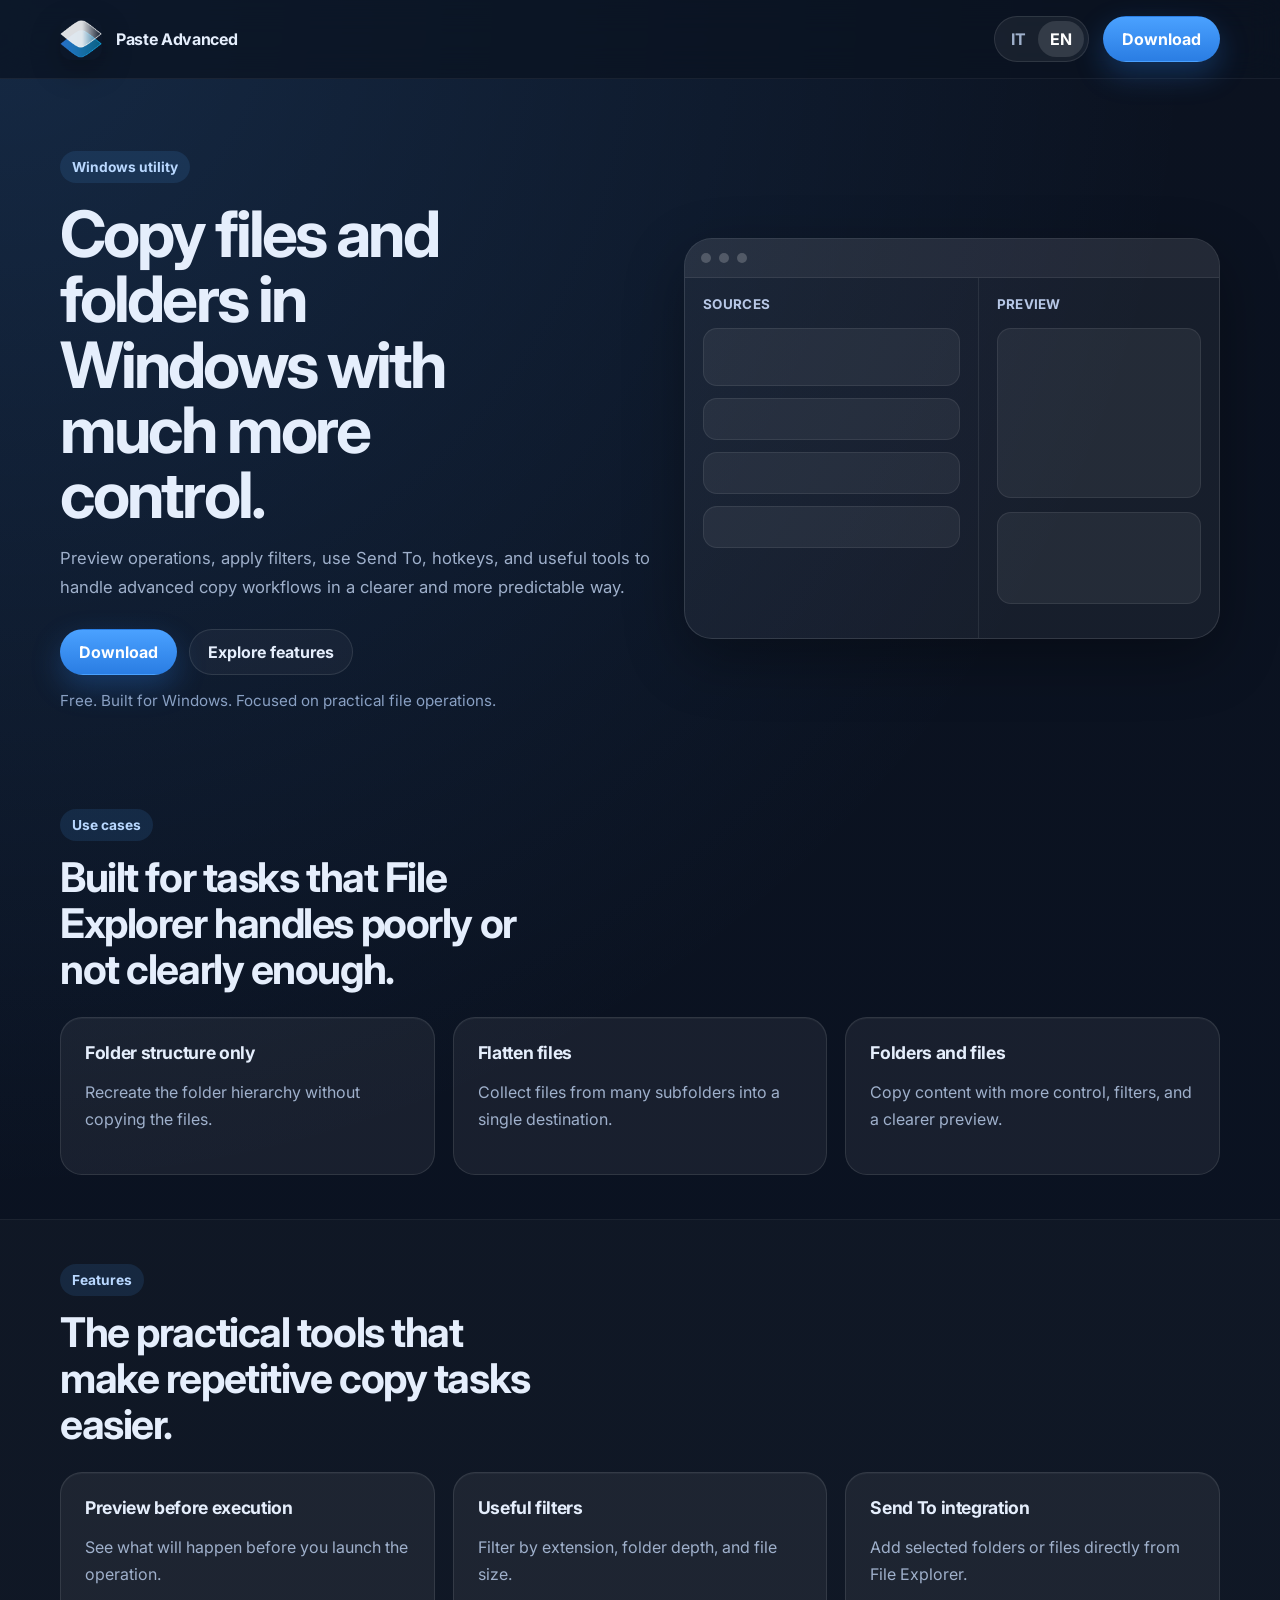
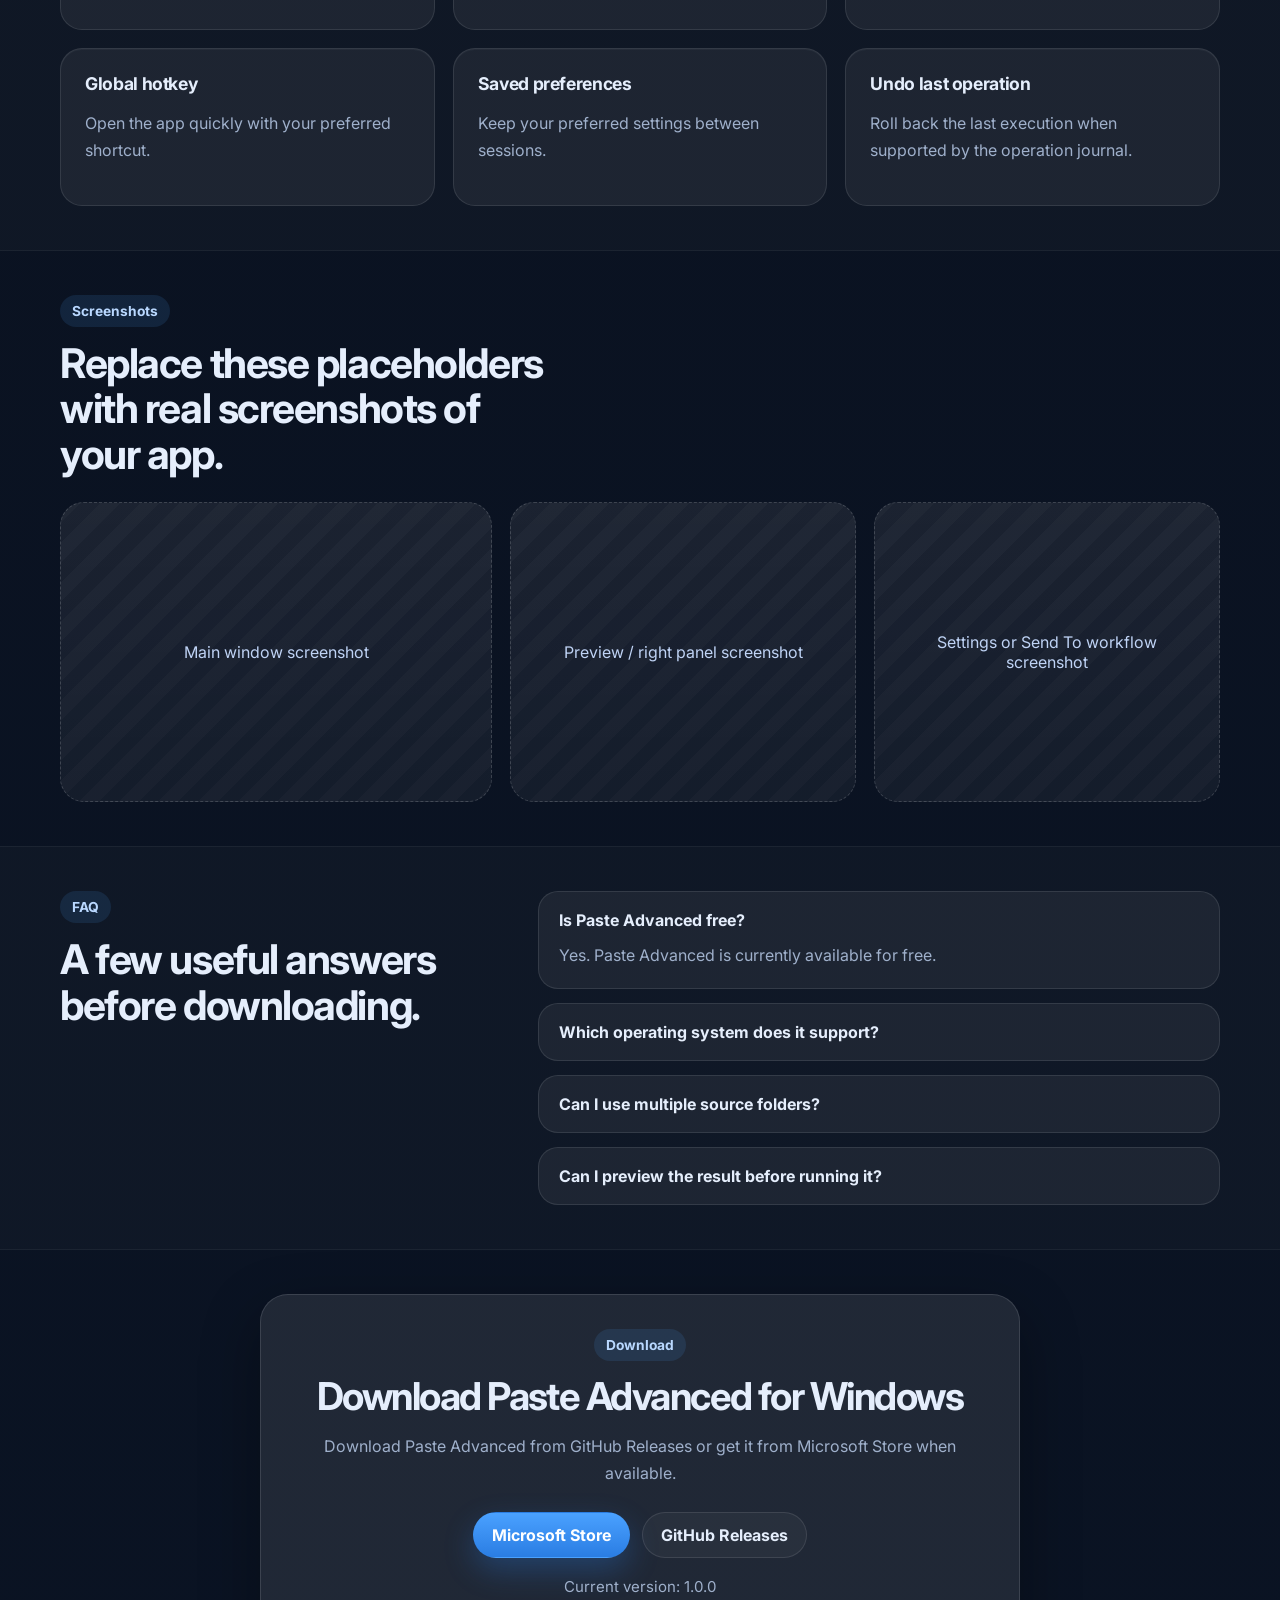
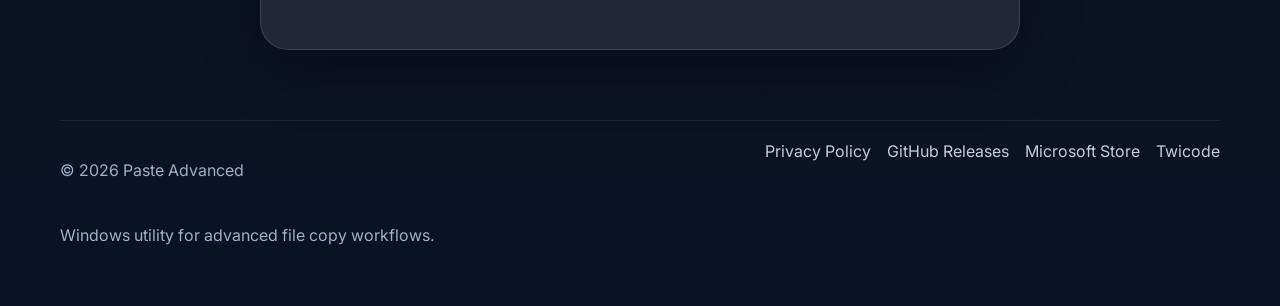
==== index.html @ 46dff537 "Update index.html" ====
<!DOCTYPE html>
<html lang="en">
<head>
  <meta charset="UTF-8" />
  <meta name="viewport" content="width=device-width, initial-scale=1.0" />
  <title>Paste Advanced | Windows file copy utility</title>
  <meta name="description" content="Paste Advanced is a Windows utility for copying folder structures, collecting files, previewing operations, and managing advanced paste workflows with more control." />
  <meta name="theme-color" content="#0f172a" />
  <link rel="preconnect" href="https://fonts.googleapis.com">
  <link rel="preconnect" href="https://fonts.gstatic.com" crossorigin>
  <link href="https://fonts.googleapis.com/css2?family=Inter:wght@400;500;600;700;800&display=swap" rel="stylesheet">
  <link rel="stylesheet" href="styles.css" />
</head>
<body>
  <header class="site-header">
    <div class="container nav">
      <a class="brand" href="#top" aria-label="Paste Advanced home">
        <img src="assets/logo.png" alt="Paste Advanced logo" class="brand-logo" />
        <span class="brand-name">Paste Advanced</span>
      </a>

      <div class="nav-actions">
        <div class="lang-switch" aria-label="Language switcher">
          <button id="lang-it" class="lang-btn" type="button">IT</button>
          <button id="lang-en" class="lang-btn active" type="button">EN</button>
        </div>
        <a class="button button-primary" href="#download" data-i18n="nav_download">Download</a>
      </div>
    </div>
  </header>

  <main id="top">
    <section class="hero">
      <div class="container hero-grid">
        <div class="hero-copy">
          <span class="eyebrow" data-i18n="hero_eyebrow">Windows utility</span>
          <h1 data-i18n="hero_title">Copy files and folders in Windows with much more control.</h1>
          <p class="hero-text" data-i18n="hero_text">
            Preview operations, apply filters, use Send To, hotkeys, and useful tools to handle advanced copy workflows in a clearer and more predictable way.
          </p>
          <div class="hero-actions">
            <a class="button button-primary" href="#download" data-i18n="hero_cta_primary">Download</a>
            <a class="button button-secondary" href="#features" data-i18n="hero_cta_secondary">Explore features</a>
          </div>
          <p class="hero-note" data-i18n="hero_note">Free. Built for Windows. Focused on practical file operations.</p>
        </div>

        <div class="hero-card">
          <div class="mock-window">
            <div class="mock-topbar">
              <span></span><span></span><span></span>
            </div>
            <div class="mock-body">
              <div class="mock-column mock-left">
                <div class="mock-title" data-i18n="mock_sources">Sources</div>
                <div class="mock-row wide"></div>
                <div class="mock-row"></div>
                <div class="mock-row"></div>
                <div class="mock-row"></div>
              </div>
              <div class="mock-column mock-right">
                <div class="mock-title" data-i18n="mock_preview">Preview</div>
                <div class="mock-panel"></div>
                <div class="mock-panel small"></div>
              </div>
            </div>
          </div>
        </div>
      </div>
    </section>

    <section class="section">
      <div class="container">
        <div class="section-heading">
          <span class="section-label" data-i18n="usecases_label">Use cases</span>
          <h2 data-i18n="usecases_title">Built for tasks that File Explorer handles poorly or not clearly enough.</h2>
        </div>

        <div class="cards three">
          <article class="card">
            <h3 data-i18n="usecase1_title">Folder structure only</h3>
            <p data-i18n="usecase1_text">Recreate the folder hierarchy without copying the files.</p>
          </article>

          <article class="card">
            <h3 data-i18n="usecase2_title">Flatten files</h3>
            <p data-i18n="usecase2_text">Collect files from many subfolders into a single destination.</p>
          </article>

          <article class="card">
            <h3 data-i18n="usecase3_title">Folders and files</h3>
            <p data-i18n="usecase3_text">Copy content with more control, filters, and a clearer preview.</p>
          </article>
        </div>
      </div>
    </section>

    <section class="section alt" id="features">
      <div class="container">
        <div class="section-heading">
          <span class="section-label" data-i18n="features_label">Features</span>
          <h2 data-i18n="features_title">The practical tools that make repetitive copy tasks easier.</h2>
        </div>

        <div class="cards three">
          <article class="card feature-card">
            <h3 data-i18n="feature1_title">Preview before execution</h3>
            <p data-i18n="feature1_text">See what will happen before you launch the operation.</p>
          </article>

          <article class="card feature-card">
            <h3 data-i18n="feature2_title">Useful filters</h3>
            <p data-i18n="feature2_text">Filter by extension, folder depth, and file size.</p>
          </article>

          <article class="card feature-card">
            <h3 data-i18n="feature3_title">Send To integration</h3>
            <p data-i18n="feature3_text">Add selected folders or files directly from File Explorer.</p>
          </article>

          <article class="card feature-card">
            <h3 data-i18n="feature4_title">Global hotkey</h3>
            <p data-i18n="feature4_text">Open the app quickly with your preferred shortcut.</p>
          </article>

          <article class="card feature-card">
            <h3 data-i18n="feature5_title">Saved preferences</h3>
            <p data-i18n="feature5_text">Keep your preferred settings between sessions.</p>
          </article>

          <article class="card feature-card">
            <h3 data-i18n="feature6_title">Undo last operation</h3>
            <p data-i18n="feature6_text">Roll back the last execution when supported by the operation journal.</p>
          </article>
        </div>
      </div>
    </section>

    <section class="section" id="screenshots">
      <div class="container">
        <div class="section-heading">
          <span class="section-label" data-i18n="screens_label">Screenshots</span>
          <h2 data-i18n="screens_title">Replace these placeholders with real screenshots of your app.</h2>
        </div>

        <div class="screenshots-grid">
          <div class="shot shot-large">
            <span data-i18n="shot1">Main window screenshot</span>
          </div>
          <div class="shot">
            <span data-i18n="shot2">Preview / right panel screenshot</span>
          </div>
          <div class="shot">
            <span data-i18n="shot3">Settings or Send To workflow screenshot</span>
          </div>
        </div>
      </div>
    </section>

    <section class="section alt" id="faq">
      <div class="container faq-layout">
        <div class="section-heading left">
          <span class="section-label" data-i18n="faq_label">FAQ</span>
          <h2 data-i18n="faq_title">A few useful answers before downloading.</h2>
        </div>

        <div class="faq-list">
          <details class="faq-item" open>
            <summary data-i18n="faq1_q">Is Paste Advanced free?</summary>
            <p data-i18n="faq1_a">Yes. Paste Advanced is currently available for free.</p>
          </details>

          <details class="faq-item">
            <summary data-i18n="faq2_q">Which operating system does it support?</summary>
            <p data-i18n="faq2_a">It is currently designed for Windows.</p>
          </details>

          <details class="faq-item">
            <summary data-i18n="faq3_q">Can I use multiple source folders?</summary>
            <p data-i18n="faq3_a">Yes. You can work with multiple sources and control what will be copied more clearly.</p>
          </details>

          <details class="faq-item">
            <summary data-i18n="faq4_q">Can I preview the result before running it?</summary>
            <p data-i18n="faq4_a">Yes. The preview shows operations, skipped items, and other useful details before execution.</p>
          </details>
        </div>
      </div>
    </section>

    <section class="section" id="download">
      <div class="container download-card-wrap">
        <div class="download-card">
          <span class="section-label" data-i18n="download_label">Download</span>
          <h2 data-i18n="download_title">Download Paste Advanced for Windows</h2>
          <p data-i18n="download_text">Download Paste Advanced from GitHub Releases or get it from Microsoft Store when available.</p>
            <div class="download-actions">
              <a class="button button-primary" href="https://apps.microsoft.com/detail/9p23mjmxg52p" target="_blank" rel="noopener noreferrer" data-i18n="download_store">Microsoft Store</a>
              <a class="button button-secondary" href="https://github.com/Twicode/paste-advanced/releases/latest" target="_blank" rel="noopener noreferrer" data-i18n="download_github">GitHub Releases</a>
            </div>
          <p class="download-note" data-i18n="download_note">Current version: 1.0.0</p>
        </div>
      </div>
    </section>
  </main>

  <footer class="site-footer">
    <div class="container footer-inner">
      <div class="footer-main">
        <p>© <span id="year"></span> Paste Advanced</p>
        <p data-i18n="footer_text">Windows utility for advanced file copy workflows.</p>
      </div>
      
      <nav class="footer-links" aria-label="External links">
        <a id="footer-privacy-link" href="/paste-advanced/privacy/" data-i18n="footer_privacy">Privacy Policy</a>
        <a href="https://github.com/Twicode/paste-advanced/releases/latest" target="_blank" rel="noopener noreferrer" data-i18n="footer_github">GitHub Releases</a>
        <a href="https://apps.microsoft.com/detail/9p23mjmxg52p" target="_blank" rel="noopener noreferrer" data-i18n="footer_store">Microsoft Store</a>
        <a href="https://twicode.github.io/" target="_blank" rel="noopener noreferrer" data-i18n="footer_twicode">Twicode</a>
      </nav>
    </div>
  </footer>

  <script src="script.js"></script>
</body>
</html>
---- styles.css ----
:root {
  --bg: #0b1220;
  --bg-soft: #101a2d;
  --card: rgba(255, 255, 255, 0.06);
  --card-strong: rgba(255, 255, 255, 0.09);
  --border: rgba(255, 255, 255, 0.1);
  --text: #e5eefc;
  --muted: #9fb0cb;
  --primary: #4aa1ff;
  --primary-strong: #2a7de3;
  --white: #ffffff;
  --shadow: 0 20px 60px rgba(0, 0, 0, 0.32);
  --radius: 22px;
  --container: 1160px;
}

* {
  box-sizing: border-box;
}

html {
  scroll-behavior: smooth;
}

body {
  margin: 0;
  font-family: "Inter", system-ui, -apple-system, BlinkMacSystemFont, "Segoe UI", sans-serif;
  background:
    radial-gradient(circle at top left, rgba(74, 161, 255, 0.16), transparent 32%),
    linear-gradient(180deg, #0b1220 0%, #0a1323 100%);
  color: var(--text);
}

a {
  color: inherit;
  text-decoration: none;
}

img {
  display: block;
  max-width: 100%;
}

.container {
  width: min(calc(100% - 40px), var(--container));
  margin: 0 auto;
}

.site-header {
  position: sticky;
  top: 0;
  z-index: 20;
  backdrop-filter: blur(16px);
  background: rgba(11, 18, 32, 0.72);
  border-bottom: 1px solid rgba(255, 255, 255, 0.06);
}

.nav {
  display: flex;
  align-items: center;
  justify-content: space-between;
  min-height: 78px;
  gap: 18px;
}

.brand {
  display: inline-flex;
  align-items: center;
  gap: 14px;
}

.brand-logo {
  width: 42px;
  height: 42px;
  border-radius: 12px;
  box-shadow: 0 10px 30px rgba(0, 0, 0, 0.25);
}

.brand-name {
  font-size: 1rem;
  font-weight: 700;
  letter-spacing: -0.02em;
}

.nav-actions {
  display: flex;
  align-items: center;
  gap: 14px;
}

.lang-switch {
  display: inline-flex;
  padding: 4px;
  border-radius: 999px;
  background: rgba(255, 255, 255, 0.06);
  border: 1px solid var(--border);
}

.lang-btn {
  border: 0;
  background: transparent;
  color: var(--muted);
  padding: 8px 12px;
  border-radius: 999px;
  font: inherit;
  font-weight: 700;
  cursor: pointer;
}

.lang-btn.active {
  background: rgba(255, 255, 255, 0.12);
  color: var(--white);
}

.button {
  display: inline-flex;
  align-items: center;
  justify-content: center;
  min-height: 46px;
  padding: 0 18px;
  border-radius: 999px;
  font-weight: 700;
  transition: transform 0.18s ease, background 0.18s ease, border-color 0.18s ease;
  border: 1px solid transparent;
}

.button:hover {
  transform: translateY(-1px);
}

.button-primary {
  background: linear-gradient(180deg, var(--primary), var(--primary-strong));
  color: var(--white);
  box-shadow: 0 12px 30px rgba(42, 125, 227, 0.3);
}

.button-secondary {
  background: rgba(255, 255, 255, 0.04);
  border-color: var(--border);
  color: var(--text);
}

.hero {
  padding: 72px 0 40px;
}

.hero-grid {
  display: grid;
  grid-template-columns: 1.05fr 0.95fr;
  gap: 32px;
  align-items: center;
}

.eyebrow,
.section-label {
  display: inline-block;
  padding: 8px 12px;
  border-radius: 999px;
  background: rgba(74, 161, 255, 0.12);
  color: #b9d8ff;
  font-size: 0.86rem;
  font-weight: 700;
}

.hero h1 {
  margin: 18px 0 16px;
  font-size: clamp(2.2rem, 5vw, 4.4rem);
  line-height: 1.02;
  letter-spacing: -0.045em;
  max-width: 11ch;
}

.hero-text,
.card p,
.faq-item p,
.download-card p,
.footer-inner p {
  color: var(--muted);
  line-height: 1.72;
}

.hero-text {
  max-width: 60ch;
  font-size: 1.04rem;
}

.hero-actions {
  display: flex;
  flex-wrap: wrap;
  gap: 12px;
  margin-top: 28px;
}

.hero-note {
  margin-top: 16px;
  color: #89a0c3;
  font-size: 0.95rem;
}

.hero-card {
  display: flex;
  justify-content: flex-end;
}

.mock-window {
  width: min(100%, 540px);
  border-radius: 28px;
  overflow: hidden;
  background: rgba(255, 255, 255, 0.05);
  border: 1px solid rgba(255, 255, 255, 0.12);
  box-shadow: var(--shadow);
}

.mock-topbar {
  display: flex;
  gap: 8px;
  padding: 14px 16px;
  background: rgba(255, 255, 255, 0.05);
  border-bottom: 1px solid rgba(255, 255, 255, 0.08);
}

.mock-topbar span {
  width: 10px;
  height: 10px;
  border-radius: 50%;
  background: rgba(255, 255, 255, 0.2);
}

.mock-body {
  display: grid;
  grid-template-columns: 1.1fr 0.9fr;
  min-height: 360px;
}

.mock-column {
  padding: 18px;
}

.mock-left {
  border-right: 1px solid rgba(255, 255, 255, 0.08);
}

.mock-title {
  font-size: 0.84rem;
  color: #b7c7e6;
  margin-bottom: 16px;
  font-weight: 700;
  letter-spacing: 0.02em;
  text-transform: uppercase;
}

.mock-row,
.mock-panel {
  border-radius: 14px;
  background: rgba(255, 255, 255, 0.06);
  border: 1px solid rgba(255, 255, 255, 0.08);
}

.mock-row {
  height: 42px;
  margin-bottom: 12px;
}

.mock-row.wide {
  height: 58px;
}

.mock-panel {
  height: 170px;
  margin-bottom: 14px;
}

.mock-panel.small {
  height: 92px;
}

.section {
  padding: 44px 0;
}

.section.alt {
  background: rgba(255, 255, 255, 0.02);
  border-top: 1px solid rgba(255, 255, 255, 0.05);
  border-bottom: 1px solid rgba(255, 255, 255, 0.05);
}

.section-heading {
  margin-bottom: 24px;
}

.section-heading h2 {
  margin: 14px 0 0;
  font-size: clamp(1.7rem, 3.2vw, 2.6rem);
  line-height: 1.12;
  letter-spacing: -0.035em;
  max-width: 18ch;
}

.section-heading.left h2 {
  max-width: 16ch;
}

.cards {
  display: grid;
  gap: 18px;
}

.cards.three {
  grid-template-columns: repeat(3, minmax(0, 1fr));
}

.card {
  padding: 24px;
  border-radius: var(--radius);
  background: var(--card);
  border: 1px solid var(--border);
  box-shadow: inset 0 1px 0 rgba(255,255,255,0.04);
}

.card h3 {
  margin: 0 0 10px;
  font-size: 1.1rem;
  letter-spacing: -0.02em;
}

.screenshots-grid {
  display: grid;
  grid-template-columns: 1.25fr 1fr 1fr;
  gap: 18px;
}

.shot {
  min-height: 230px;
  border-radius: 24px;
  background:
    linear-gradient(180deg, rgba(255,255,255,0.06), rgba(255,255,255,0.03)),
    repeating-linear-gradient(
      135deg,
      rgba(255,255,255,0.03),
      rgba(255,255,255,0.03) 14px,
      rgba(255,255,255,0.01) 14px,
      rgba(255,255,255,0.01) 28px
    );
  border: 1px dashed rgba(255, 255, 255, 0.16);
  display: flex;
  align-items: center;
  justify-content: center;
  text-align: center;
  padding: 20px;
  color: #bfd3f5;
}

.shot-large {
  min-height: 300px;
}

.faq-layout {
  display: grid;
  grid-template-columns: 0.8fr 1.2fr;
  gap: 24px;
  align-items: start;
}

.faq-list {
  display: grid;
  gap: 14px;
}

.faq-item {
  padding: 18px 20px;
  border-radius: 20px;
  background: var(--card);
  border: 1px solid var(--border);
}

.faq-item summary {
  cursor: pointer;
  font-weight: 700;
  list-style: none;
}

.faq-item summary::-webkit-details-marker {
  display: none;
}

.faq-item p {
  margin: 12px 0 0;
}

.download-card-wrap {
  display: flex;
  justify-content: center;
}

.download-card {
  width: min(100%, 760px);
  text-align: center;
  padding: 34px;
  border-radius: 28px;
  background: var(--card-strong);
  border: 1px solid rgba(255, 255, 255, 0.12);
  box-shadow: var(--shadow);
}

.download-card h2 {
  margin: 14px 0 12px;
  font-size: clamp(1.8rem, 3vw, 2.8rem);
  line-height: 1.1;
  letter-spacing: -0.04em;
}

.download-actions {
  display: flex;
  justify-content: center;
  flex-wrap: wrap;
  gap: 12px;
  margin-top: 24px;
}

.download-note {
  margin-top: 16px;
  font-size: 0.94rem;
}

.site-footer {
  padding: 26px 0 40px;
}

.footer-inner {
  display: flex;
  justify-content: space-between;
  align-items: flex-start;
  gap: 24px;
  flex-wrap: wrap;
  border-top: 1px solid rgba(255, 255, 255, 0.08);
  padding-top: 20px;
}

.footer-main {
  display: flex;
  flex-direction: column;
  gap: 6px;
}

.footer-links {
  display: flex;
  gap: 16px;
  flex-wrap: wrap;
}

.footer-links a {
  color: inherit;
  text-decoration: none;
  opacity: 0.85;
}

.footer-links a:hover {
  text-decoration: underline;
  opacity: 1;
}

@media (max-width: 980px) {
  .hero-grid,
  .faq-layout,
  .cards.three,
  .screenshots-grid {
    grid-template-columns: 1fr;
  }

  .hero h1,
  .section-heading h2 {
    max-width: none;
  }

  .hero-card {
    justify-content: stretch;
  }
}

@media (max-width: 640px) {
  .container {
    width: min(calc(100% - 28px), var(--container));
  }

  .nav {
    min-height: 72px;
  }

  .brand-name {
    display: none;
  }

  .nav-actions {
    gap: 10px;
  }

  .button {
    min-height: 44px;
    padding: 0 15px;
  }

  .hero {
    padding-top: 44px;
  }

  .download-card {
    padding: 26px 18px;
  }

  .footer-inner {
    flex-direction: column;
  }

  .footer-links {
    flex-direction: column;
    gap: 10px;
  }
}
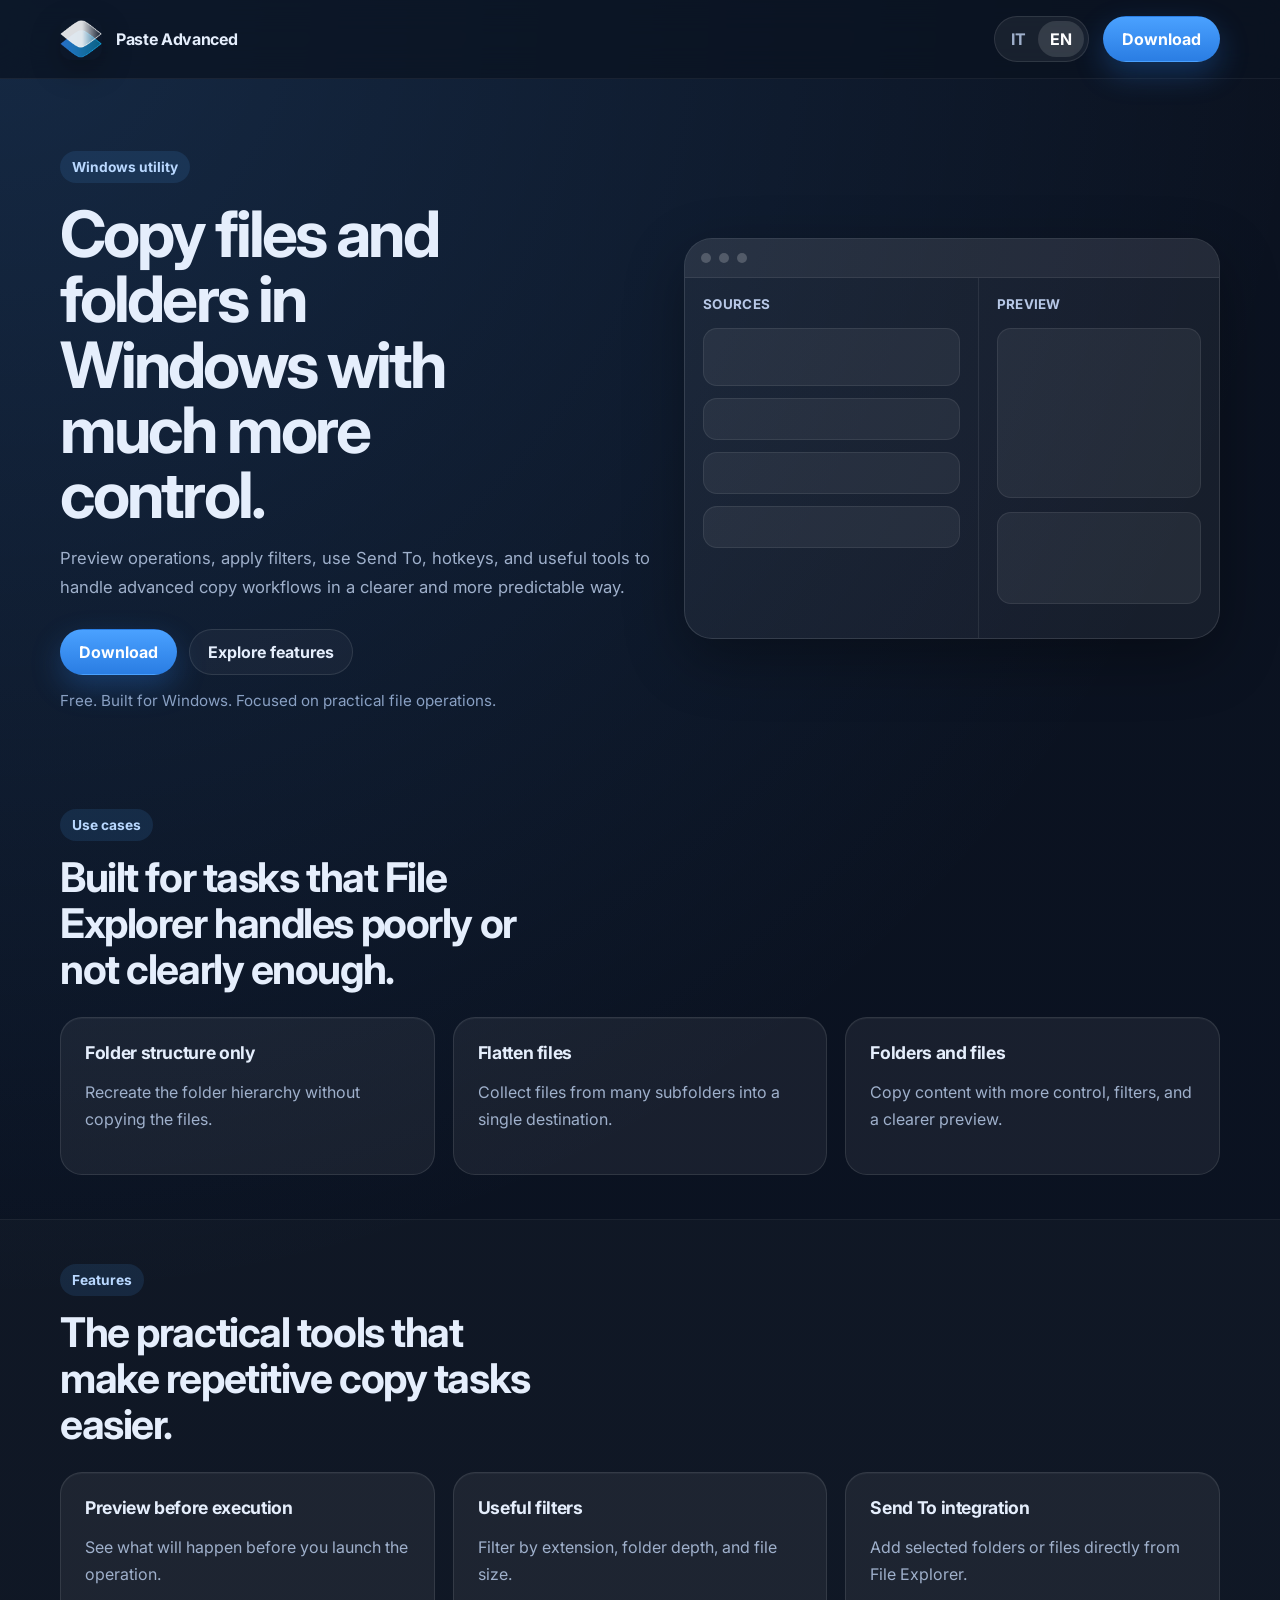
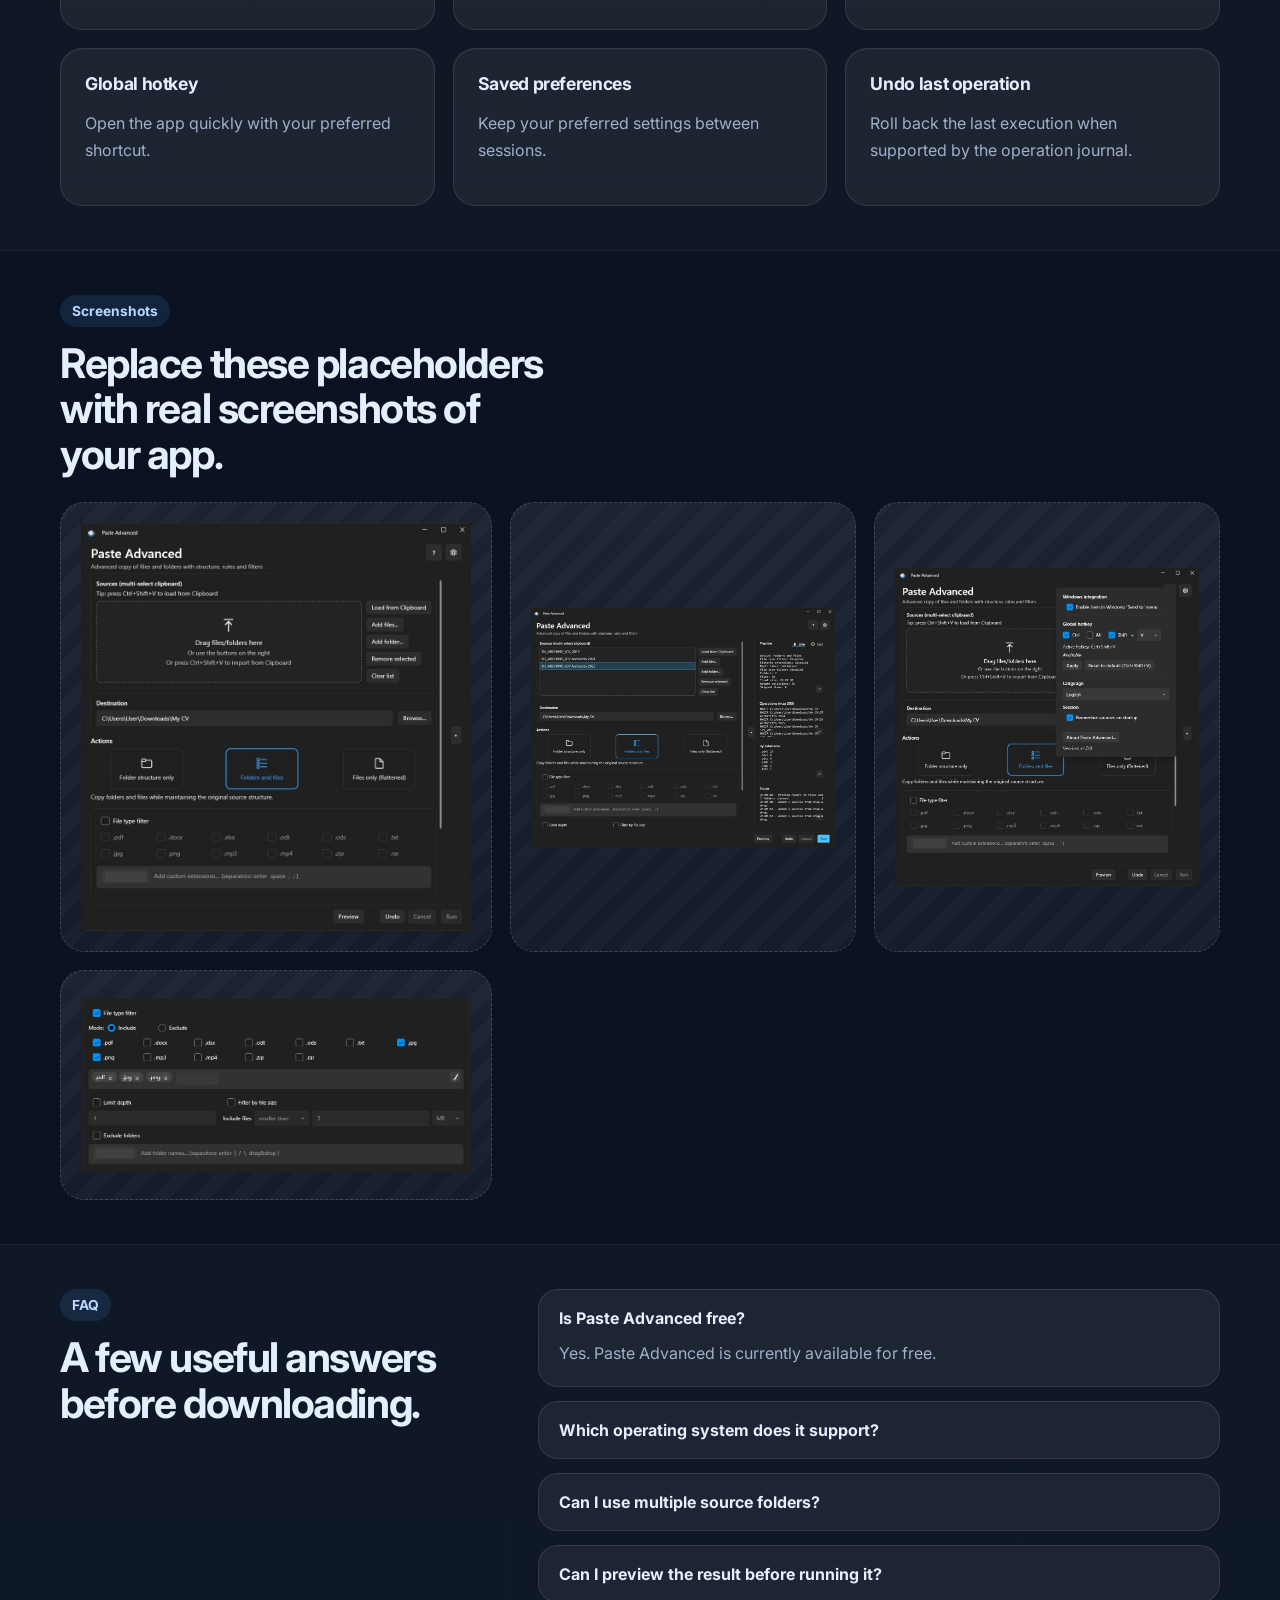
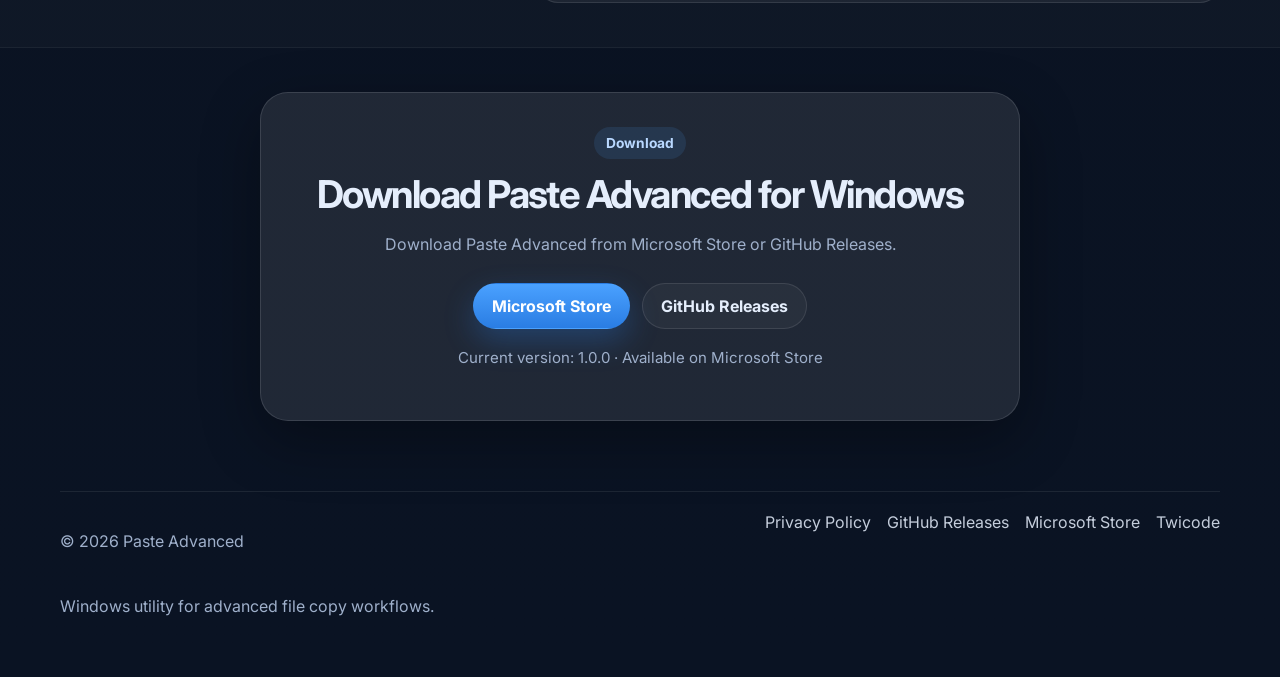
==== commit 8444617b: "Update index.html" ====
--- a/index.html
+++ b/index.html
@@ -142,16 +142,20 @@
           <span class="section-label" data-i18n="screens_label">Screenshots</span>
           <h2 data-i18n="screens_title">Replace these placeholders with real screenshots of your app.</h2>
         </div>
-
-        <div class="screenshots-grid">
-          <div class="shot shot-large">
-            <span data-i18n="shot1">Main window screenshot</span>
-          </div>
-          <div class="shot">
-            <span data-i18n="shot2">Preview / right panel screenshot</span>
-          </div>
-          <div class="shot">
-            <span data-i18n="shot3">Settings or Send To workflow screenshot</span>
+          
+          <div class="screenshots-grid">
+            <div class="shot shot-large screenshot-card">
+              <img id="shot-1" src="assets/screens/en/01-main.png" alt="Paste Advanced main window" class="screenshot-img">
+            </div>
+            <div class="shot screenshot-card">
+              <img id="shot-2" src="assets/screens/en/03-live-preview.png" alt="Paste Advanced live preview" class="screenshot-img">
+            </div>
+            <div class="shot screenshot-card">
+              <img id="shot-3" src="assets/screens/en/02-settings.png" alt="Paste Advanced settings panel" class="screenshot-img">
+            </div>
+            <div class="shot screenshot-card">
+              <img id="shot-4" src="assets/screens/en/04-filters.png" alt="Paste Advanced filters" class="screenshot-img">
+            </div>
           </div>
         </div>
       </div>
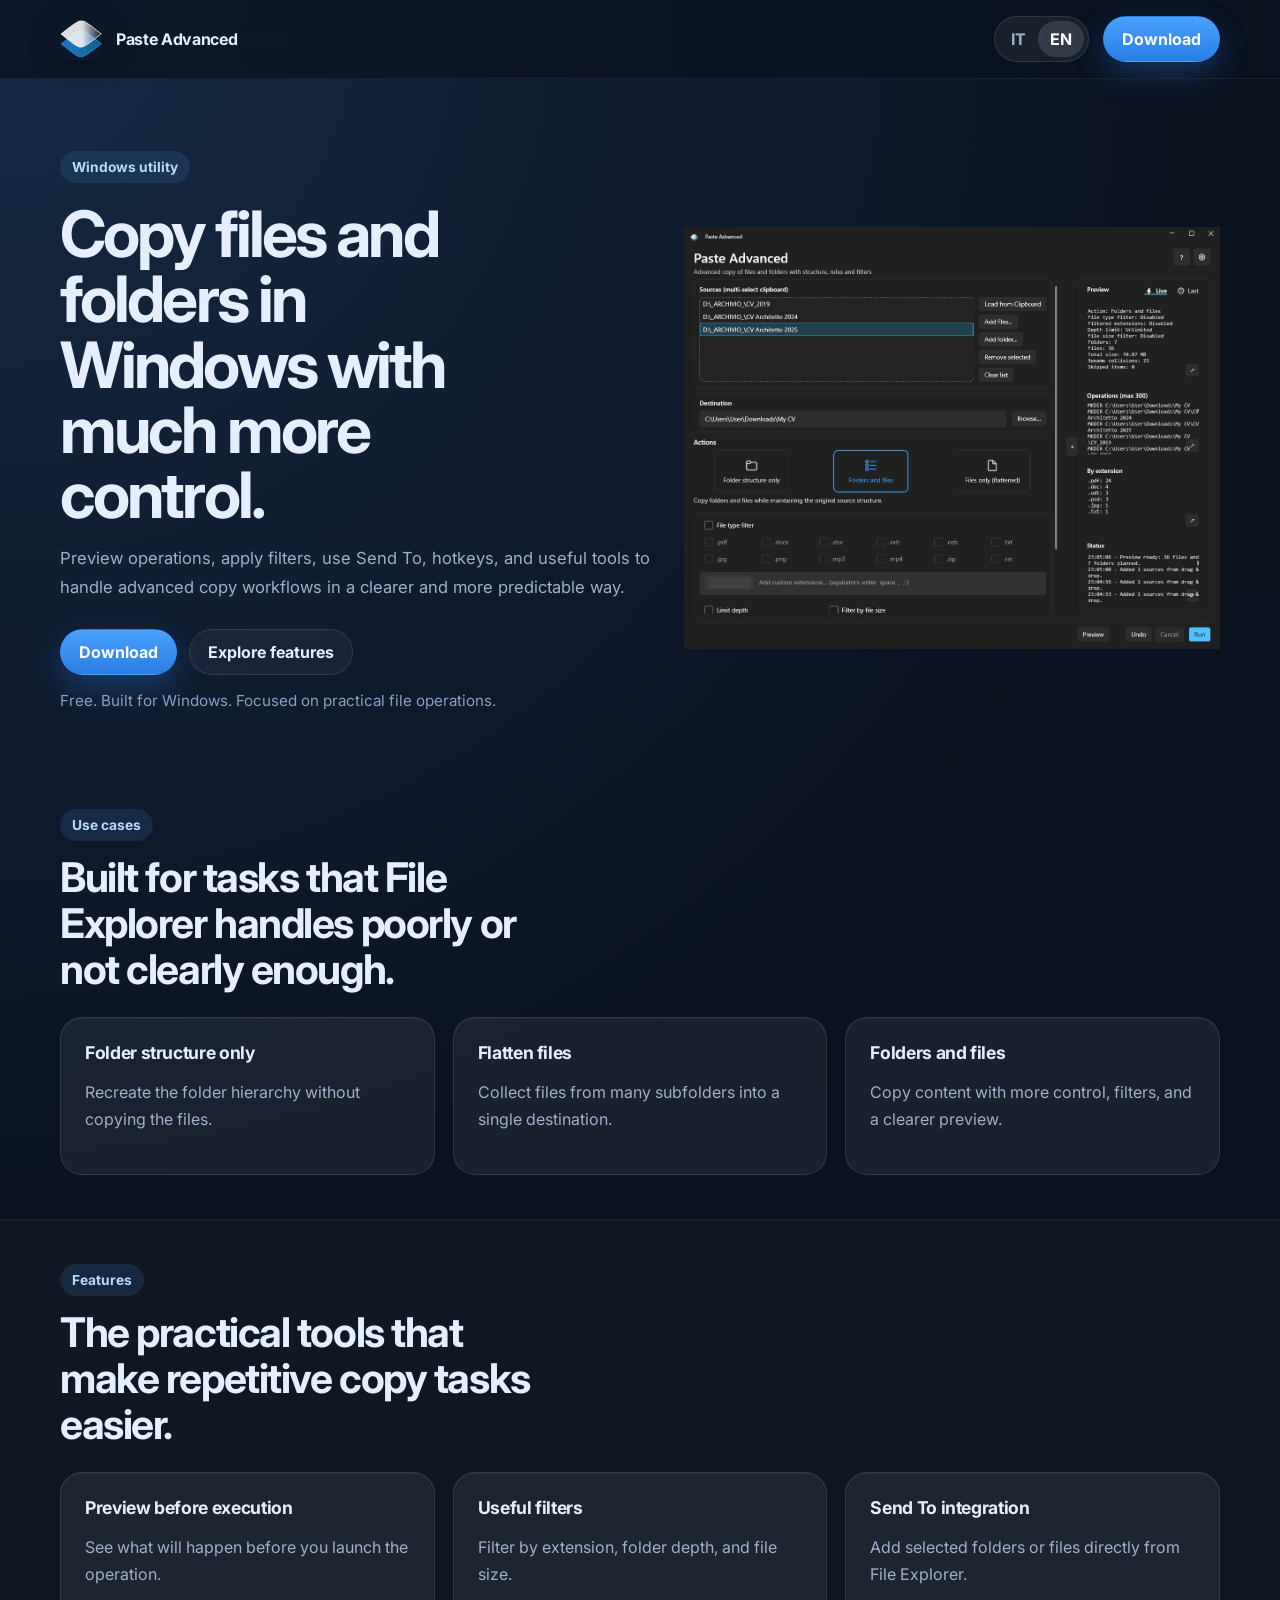
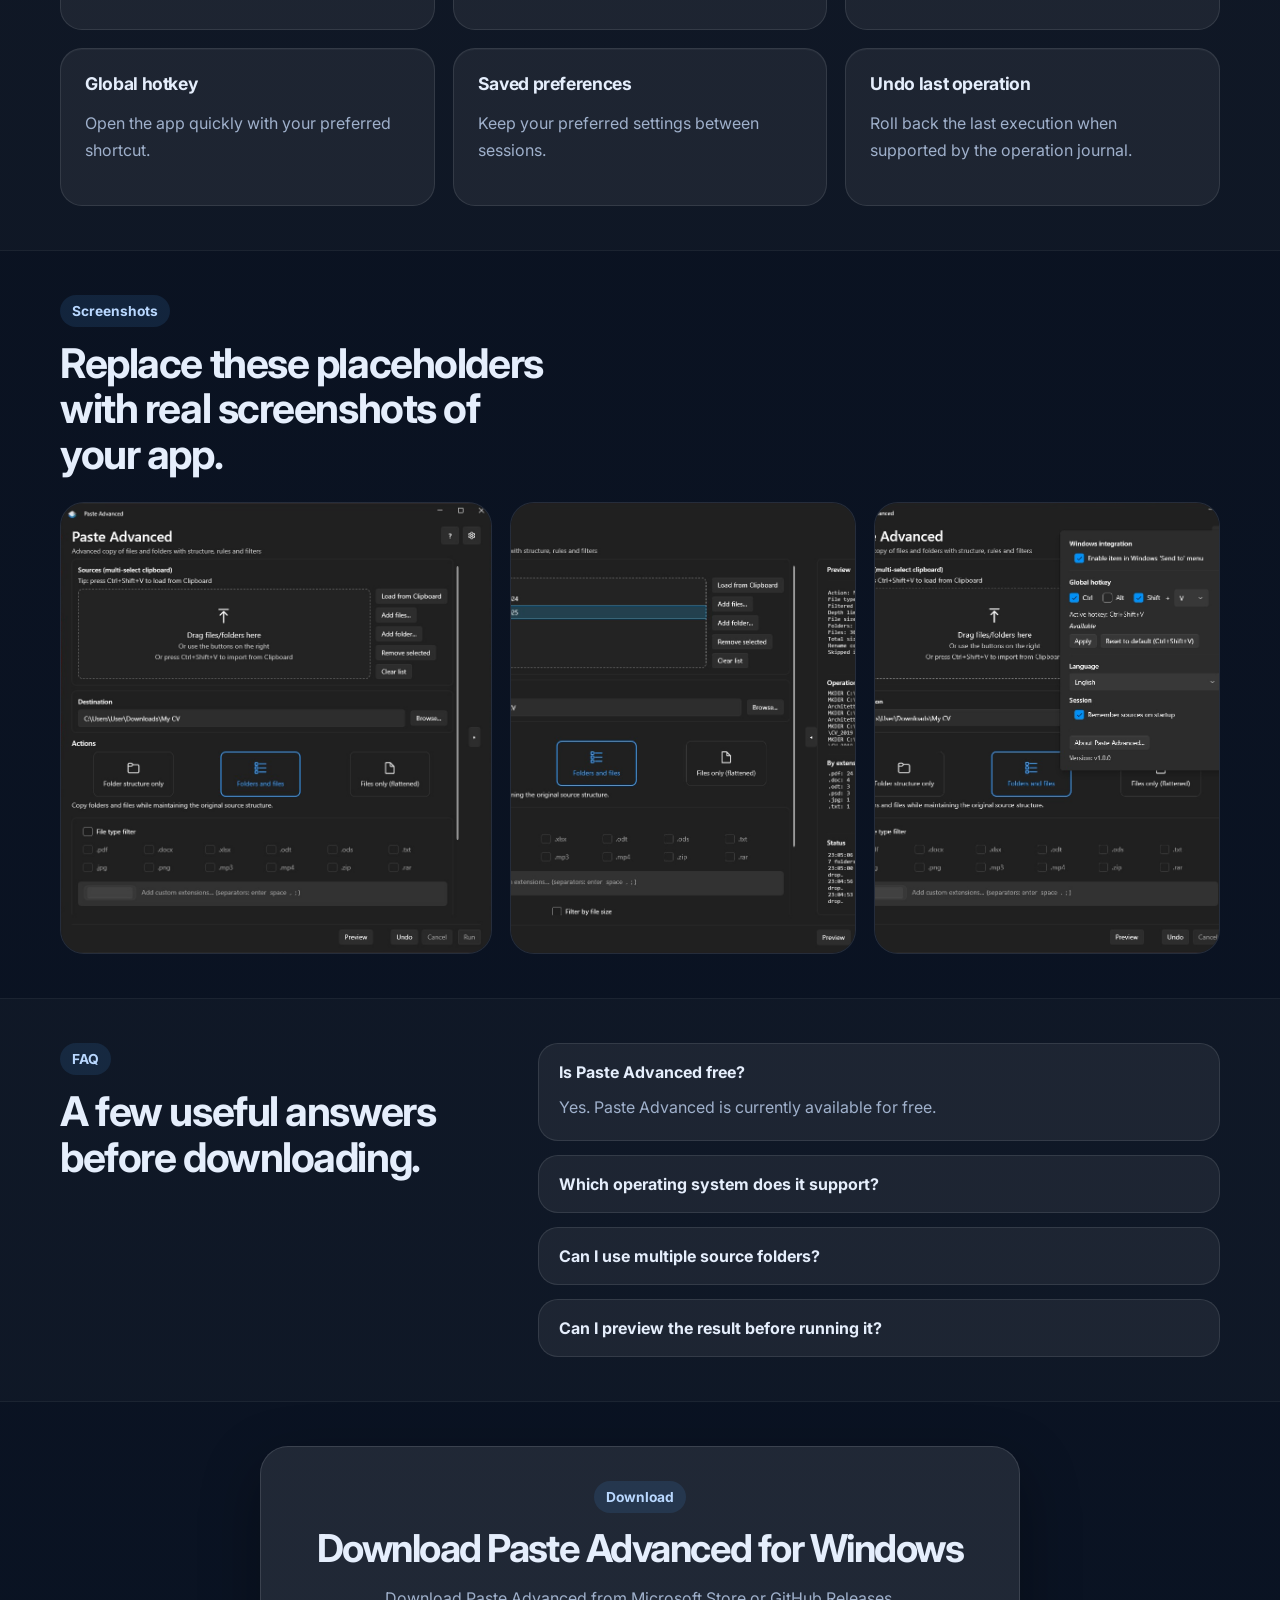
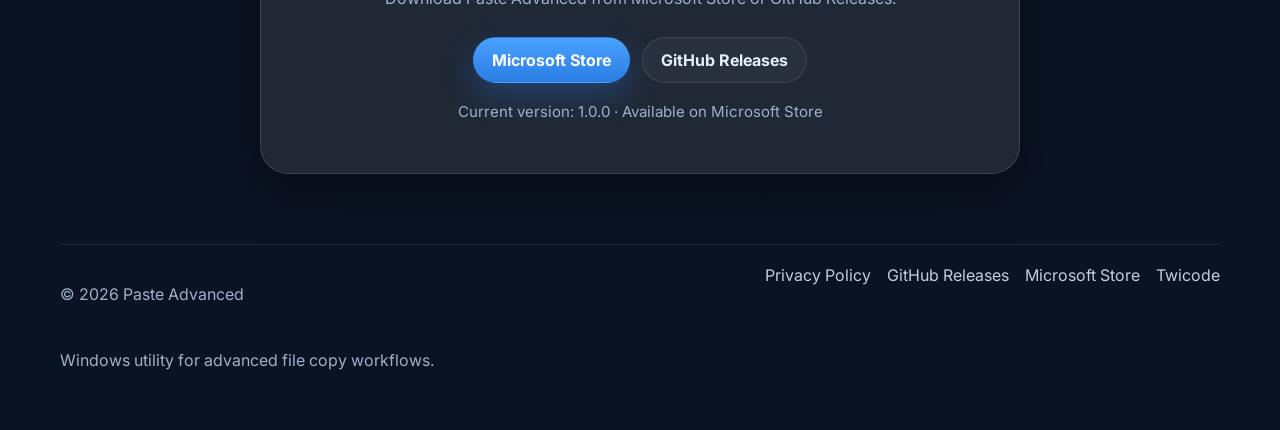
==== commit 2bfd5b59: "Update index.html" ====
--- a/index.html
+++ b/index.html
@@ -44,27 +44,9 @@
           </div>
           <p class="hero-note" data-i18n="hero_note">Free. Built for Windows. Focused on practical file operations.</p>
         </div>
-
-        <div class="hero-card">
-          <div class="mock-window">
-            <div class="mock-topbar">
-              <span></span><span></span><span></span>
-            </div>
-            <div class="mock-body">
-              <div class="mock-column mock-left">
-                <div class="mock-title" data-i18n="mock_sources">Sources</div>
-                <div class="mock-row wide"></div>
-                <div class="mock-row"></div>
-                <div class="mock-row"></div>
-                <div class="mock-row"></div>
-              </div>
-              <div class="mock-column mock-right">
-                <div class="mock-title" data-i18n="mock_preview">Preview</div>
-                <div class="mock-panel"></div>
-                <div class="mock-panel small"></div>
-              </div>
-            </div>
-          </div>
+    
+        <div class="hero-card hero-screenshot-card">
+          <img id="hero-shot" src="assets/screens/en/03-live-preview.png" alt="Paste Advanced live preview" class="hero-screenshot-img">
         </div>
       </div>
     </section>
@@ -135,32 +117,27 @@
         </div>
       </div>
     </section>
-
-    <section class="section" id="screenshots">
-      <div class="container">
-        <div class="section-heading">
-          <span class="section-label" data-i18n="screens_label">Screenshots</span>
-          <h2 data-i18n="screens_title">Replace these placeholders with real screenshots of your app.</h2>
-        </div>
-          
+      
+      <section class="section" id="screenshots">
+        <div class="container">
+          <div class="section-heading">
+            <span class="section-label" data-i18n="screens_label">Screenshots</span>
+            <h2 data-i18n="screens_title">See the main workflows and controls of Paste Advanced.</h2>
+          </div>
+      
           <div class="screenshots-grid">
-            <div class="shot shot-large screenshot-card">
+            <div class="screenshot-card screenshot-large">
               <img id="shot-1" src="assets/screens/en/01-main.png" alt="Paste Advanced main window" class="screenshot-img">
             </div>
-            <div class="shot screenshot-card">
-              <img id="shot-2" src="assets/screens/en/03-live-preview.png" alt="Paste Advanced live preview" class="screenshot-img">
-            </div>
-            <div class="shot screenshot-card">
-              <img id="shot-3" src="assets/screens/en/02-settings.png" alt="Paste Advanced settings panel" class="screenshot-img">
-            </div>
-            <div class="shot screenshot-card">
-              <img id="shot-4" src="assets/screens/en/04-filters.png" alt="Paste Advanced filters" class="screenshot-img">
+            <div class="screenshot-card">
+              <img id="shot-2" src="assets/screens/en/02-settings.png" alt="Paste Advanced settings panel" class="screenshot-img">
+            </div>
+            <div class="screenshot-card">
+              <img id="shot-3" src="assets/screens/en/04-filters.png" alt="Paste Advanced filters" class="screenshot-img">
             </div>
           </div>
         </div>
-      </div>
-    </section>
-
+      </section>
     <section class="section alt" id="faq">
       <div class="container faq-layout">
         <div class="section-heading left">
--- a/styles.css
+++ b/styles.css
@@ -459,6 +459,50 @@
   opacity: 1;
 }
 
+.screenshots-grid {
+  display: grid;
+  grid-template-columns: 1.25fr 1fr 1fr;
+  gap: 18px;
+}
+
+.screenshot-card {
+  padding: 0;
+  overflow: hidden;
+  border-radius: 24px;
+  background: rgba(255, 255, 255, 0.04);
+  border: 1px solid rgba(255, 255, 255, 0.08);
+}
+
+.screenshot-img {
+  display: block;
+  width: 100%;
+  height: 100%;
+  object-fit: cover;
+}
+
+.shot-large {
+  min-height: 300px;
+}
+
+.shot {
+  min-height: 230px;
+}
+
+@media (max-width: 980px) {
+  .screenshots-grid {
+    grid-template-columns: 1fr;
+  }
+
+  .shot,
+  .shot-large {
+    min-height: auto;
+  }
+
+  .screenshot-img {
+    height: auto;
+  }
+}
+
 @media (max-width: 980px) {
   .hero-grid,
   .faq-layout,
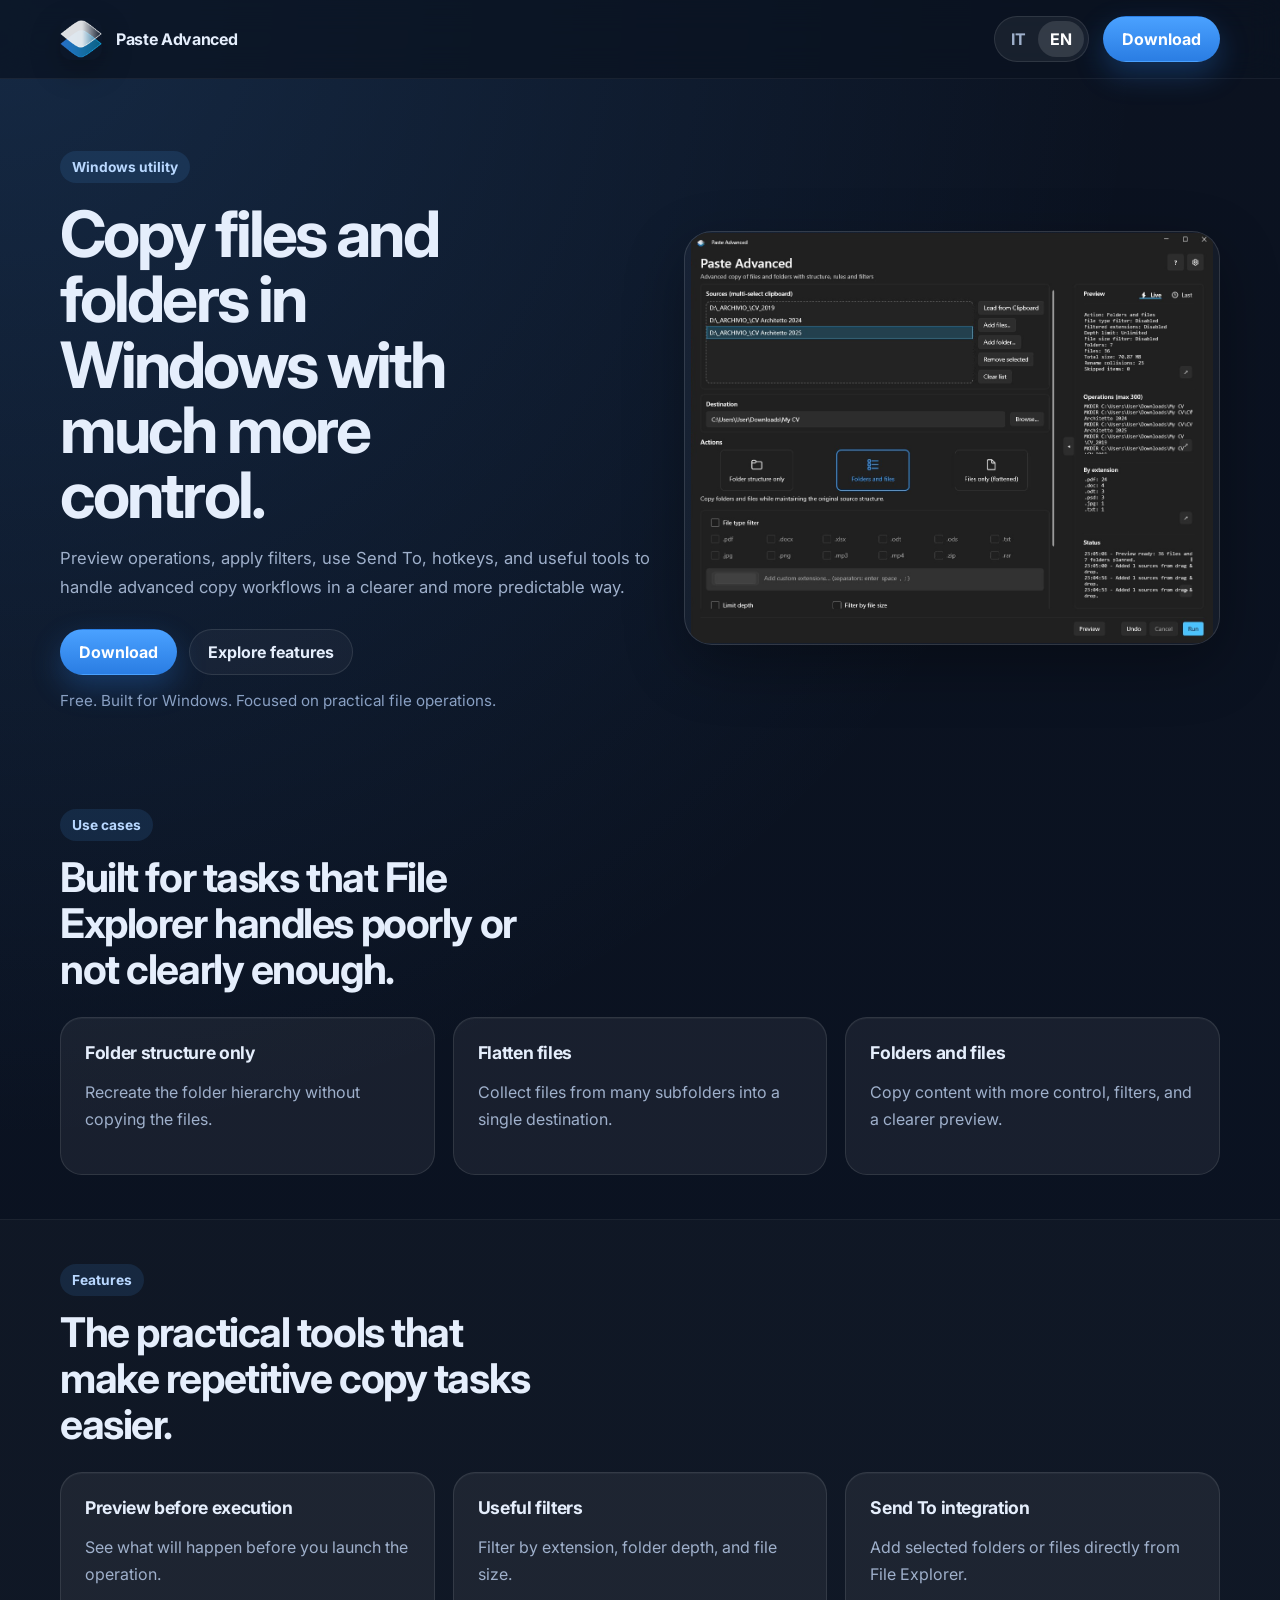
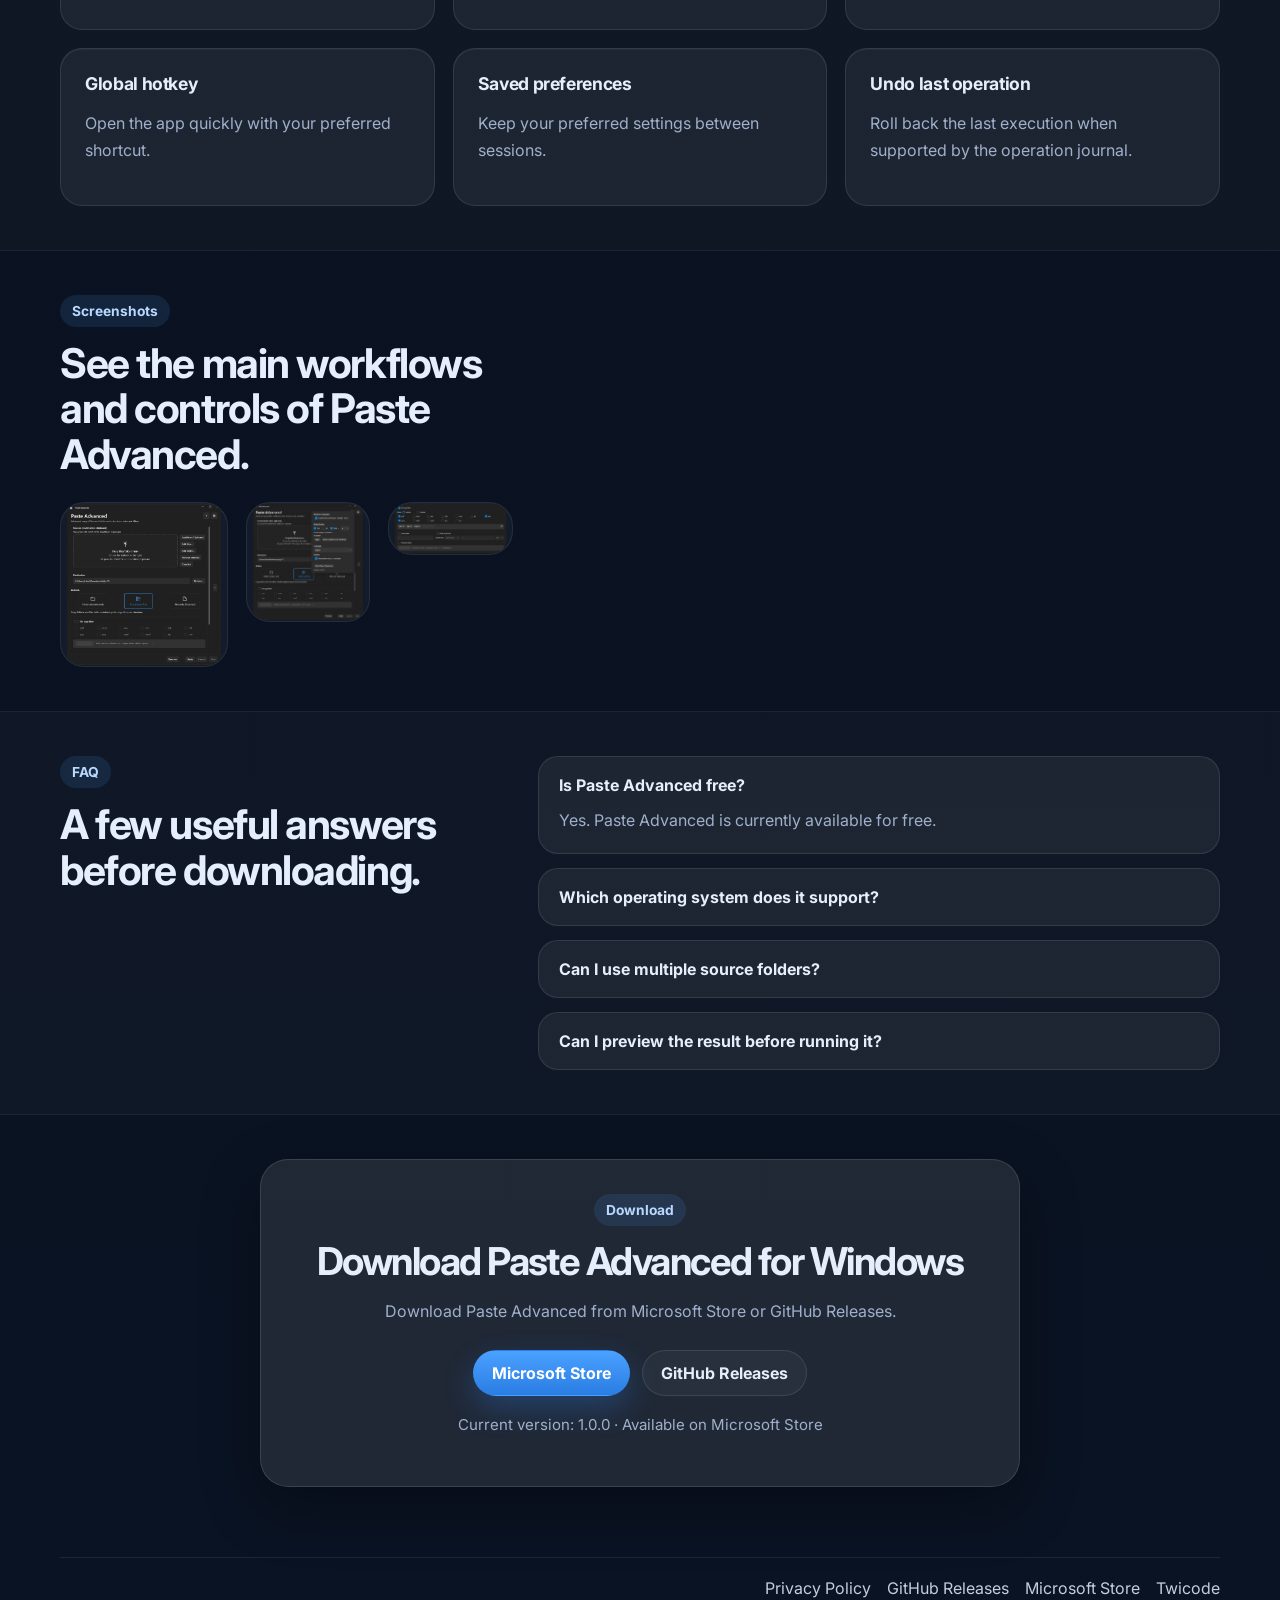
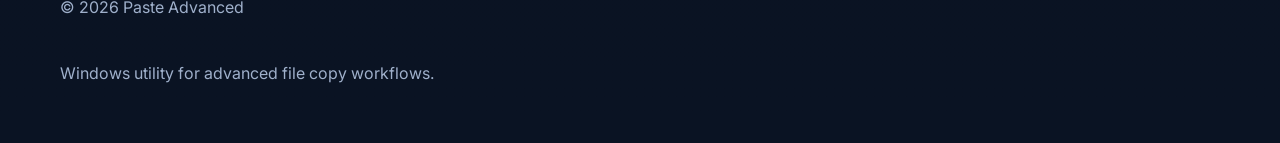
==== commit 090e8509: "Update index.html" ====
--- a/index.html
+++ b/index.html
@@ -44,10 +44,10 @@
           </div>
           <p class="hero-note" data-i18n="hero_note">Free. Built for Windows. Focused on practical file operations.</p>
         </div>
-    
-        <div class="hero-card hero-screenshot-card">
+            
+        <button class="hero-card hero-screenshot-card screenshot-trigger" type="button" data-full-image="assets/screens/en/03-live-preview.png" data-image-kind="hero" aria-label="Open screenshot">
           <img id="hero-shot" src="assets/screens/en/03-live-preview.png" alt="Paste Advanced live preview" class="hero-screenshot-img">
-        </div>
+        </button>
       </div>
     </section>
 
@@ -126,14 +126,18 @@
           </div>
       
           <div class="screenshots-grid">
-            <div class="screenshot-card screenshot-large">
-              <img id="shot-1" src="assets/screens/en/01-main.png" alt="Paste Advanced main window" class="screenshot-img">
-            </div>
-            <div class="screenshot-card">
-              <img id="shot-2" src="assets/screens/en/02-settings.png" alt="Paste Advanced settings panel" class="screenshot-img">
-            </div>
-            <div class="screenshot-card">
-              <img id="shot-3" src="assets/screens/en/04-filters.png" alt="Paste Advanced filters" class="screenshot-img">
+            <div class="screenshots-grid">
+              <button class="screenshot-card screenshot-trigger" type="button" data-full-image="assets/screens/en/01-main.png" data-image-kind="shot1" aria-label="Open screenshot">
+                <img id="shot-1" src="assets/screens/en/01-main.png" alt="Paste Advanced main window" class="screenshot-img">
+              </button>
+            
+              <button class="screenshot-card screenshot-trigger" type="button" data-full-image="assets/screens/en/02-settings.png" data-image-kind="shot2" aria-label="Open screenshot">
+                <img id="shot-2" src="assets/screens/en/02-settings.png" alt="Paste Advanced settings panel" class="screenshot-img">
+              </button>
+            
+              <button class="screenshot-card screenshot-trigger" type="button" data-full-image="assets/screens/en/04-filters.png" data-image-kind="shot3" aria-label="Open screenshot">
+                <img id="shot-3" src="assets/screens/en/04-filters.png" alt="Paste Advanced filters" class="screenshot-img">
+              </button>
             </div>
           </div>
         </div>
@@ -200,8 +204,16 @@
       </nav>
     </div>
   </footer>
-
+  
+  <div id="lightbox" class="lightbox" hidden>
+    <div class="lightbox-backdrop" data-close-lightbox="true"></div>
+    <div class="lightbox-dialog" role="dialog" aria-modal="true" aria-label="Screenshot preview">
+      <button id="lightbox-close" class="lightbox-close" type="button" aria-label="Close preview">×</button>
+      <img id="lightbox-image" src="" alt="" class="lightbox-image">
+    </div>
+  </div>
+  
   <script src="script.js"></script>
-</body>
+  </body>
 </html>
 
--- a/styles.css
+++ b/styles.css
@@ -202,76 +202,41 @@
   justify-content: flex-end;
 }
 
-.mock-window {
-  width: min(100%, 540px);
+
+.hero-screenshot-card {
+  width: min(100%, 640px);
   border-radius: 28px;
   overflow: hidden;
-  background: rgba(255, 255, 255, 0.05);
+  background: rgba(255, 255, 255, 0.04);
   border: 1px solid rgba(255, 255, 255, 0.12);
   box-shadow: var(--shadow);
 }
 
-.mock-topbar {
-  display: flex;
-  gap: 8px;
-  padding: 14px 16px;
-  background: rgba(255, 255, 255, 0.05);
-  border-bottom: 1px solid rgba(255, 255, 255, 0.08);
-}
-
-.mock-topbar span {
-  width: 10px;
-  height: 10px;
-  border-radius: 50%;
-  background: rgba(255, 255, 255, 0.2);
-}
-
-.mock-body {
+.hero-screenshot-img {
+  display: block;
+  width: 100%;
+  height: auto;
+}
+
+.screenshots-grid {
   display: grid;
-  grid-template-columns: 1.1fr 0.9fr;
-  min-height: 360px;
-}
-
-.mock-column {
-  padding: 18px;
-}
-
-.mock-left {
-  border-right: 1px solid rgba(255, 255, 255, 0.08);
-}
-
-.mock-title {
-  font-size: 0.84rem;
-  color: #b7c7e6;
-  margin-bottom: 16px;
-  font-weight: 700;
-  letter-spacing: 0.02em;
-  text-transform: uppercase;
-}
-
-.mock-row,
-.mock-panel {
-  border-radius: 14px;
-  background: rgba(255, 255, 255, 0.06);
+  grid-template-columns: 1.35fr 1fr 1fr;
+  gap: 18px;
+  align-items: start;
+}
+
+.screenshot-card {
+  overflow: hidden;
+  border-radius: 24px;
+  background: rgba(255, 255, 255, 0.04);
   border: 1px solid rgba(255, 255, 255, 0.08);
-}
-
-.mock-row {
-  height: 42px;
-  margin-bottom: 12px;
-}
-
-.mock-row.wide {
-  height: 58px;
-}
-
-.mock-panel {
-  height: 170px;
-  margin-bottom: 14px;
-}
-
-.mock-panel.small {
-  height: 92px;
+  box-shadow: inset 0 1px 0 rgba(255,255,255,0.03);
+}
+
+.screenshot-img {
+  display: block;
+  width: 100%;
+  height: auto;
 }
 
 .section {
@@ -321,37 +286,6 @@
   margin: 0 0 10px;
   font-size: 1.1rem;
   letter-spacing: -0.02em;
-}
-
-.screenshots-grid {
-  display: grid;
-  grid-template-columns: 1.25fr 1fr 1fr;
-  gap: 18px;
-}
-
-.shot {
-  min-height: 230px;
-  border-radius: 24px;
-  background:
-    linear-gradient(180deg, rgba(255,255,255,0.06), rgba(255,255,255,0.03)),
-    repeating-linear-gradient(
-      135deg,
-      rgba(255,255,255,0.03),
-      rgba(255,255,255,0.03) 14px,
-      rgba(255,255,255,0.01) 14px,
-      rgba(255,255,255,0.01) 28px
-    );
-  border: 1px dashed rgba(255, 255, 255, 0.16);
-  display: flex;
-  align-items: center;
-  justify-content: center;
-  text-align: center;
-  padding: 20px;
-  color: #bfd3f5;
-}
-
-.shot-large {
-  min-height: 300px;
 }
 
 .faq-layout {
@@ -459,50 +393,6 @@
   opacity: 1;
 }
 
-.screenshots-grid {
-  display: grid;
-  grid-template-columns: 1.25fr 1fr 1fr;
-  gap: 18px;
-}
-
-.screenshot-card {
-  padding: 0;
-  overflow: hidden;
-  border-radius: 24px;
-  background: rgba(255, 255, 255, 0.04);
-  border: 1px solid rgba(255, 255, 255, 0.08);
-}
-
-.screenshot-img {
-  display: block;
-  width: 100%;
-  height: 100%;
-  object-fit: cover;
-}
-
-.shot-large {
-  min-height: 300px;
-}
-
-.shot {
-  min-height: 230px;
-}
-
-@media (max-width: 980px) {
-  .screenshots-grid {
-    grid-template-columns: 1fr;
-  }
-
-  .shot,
-  .shot-large {
-    min-height: auto;
-  }
-
-  .screenshot-img {
-    height: auto;
-  }
-}
-
 @media (max-width: 980px) {
   .hero-grid,
   .faq-layout,
@@ -519,6 +409,10 @@
   .hero-card {
     justify-content: stretch;
   }
+
+  .screenshot-img {
+    height: auto;
+  }
 }
 
 @media (max-width: 640px) {
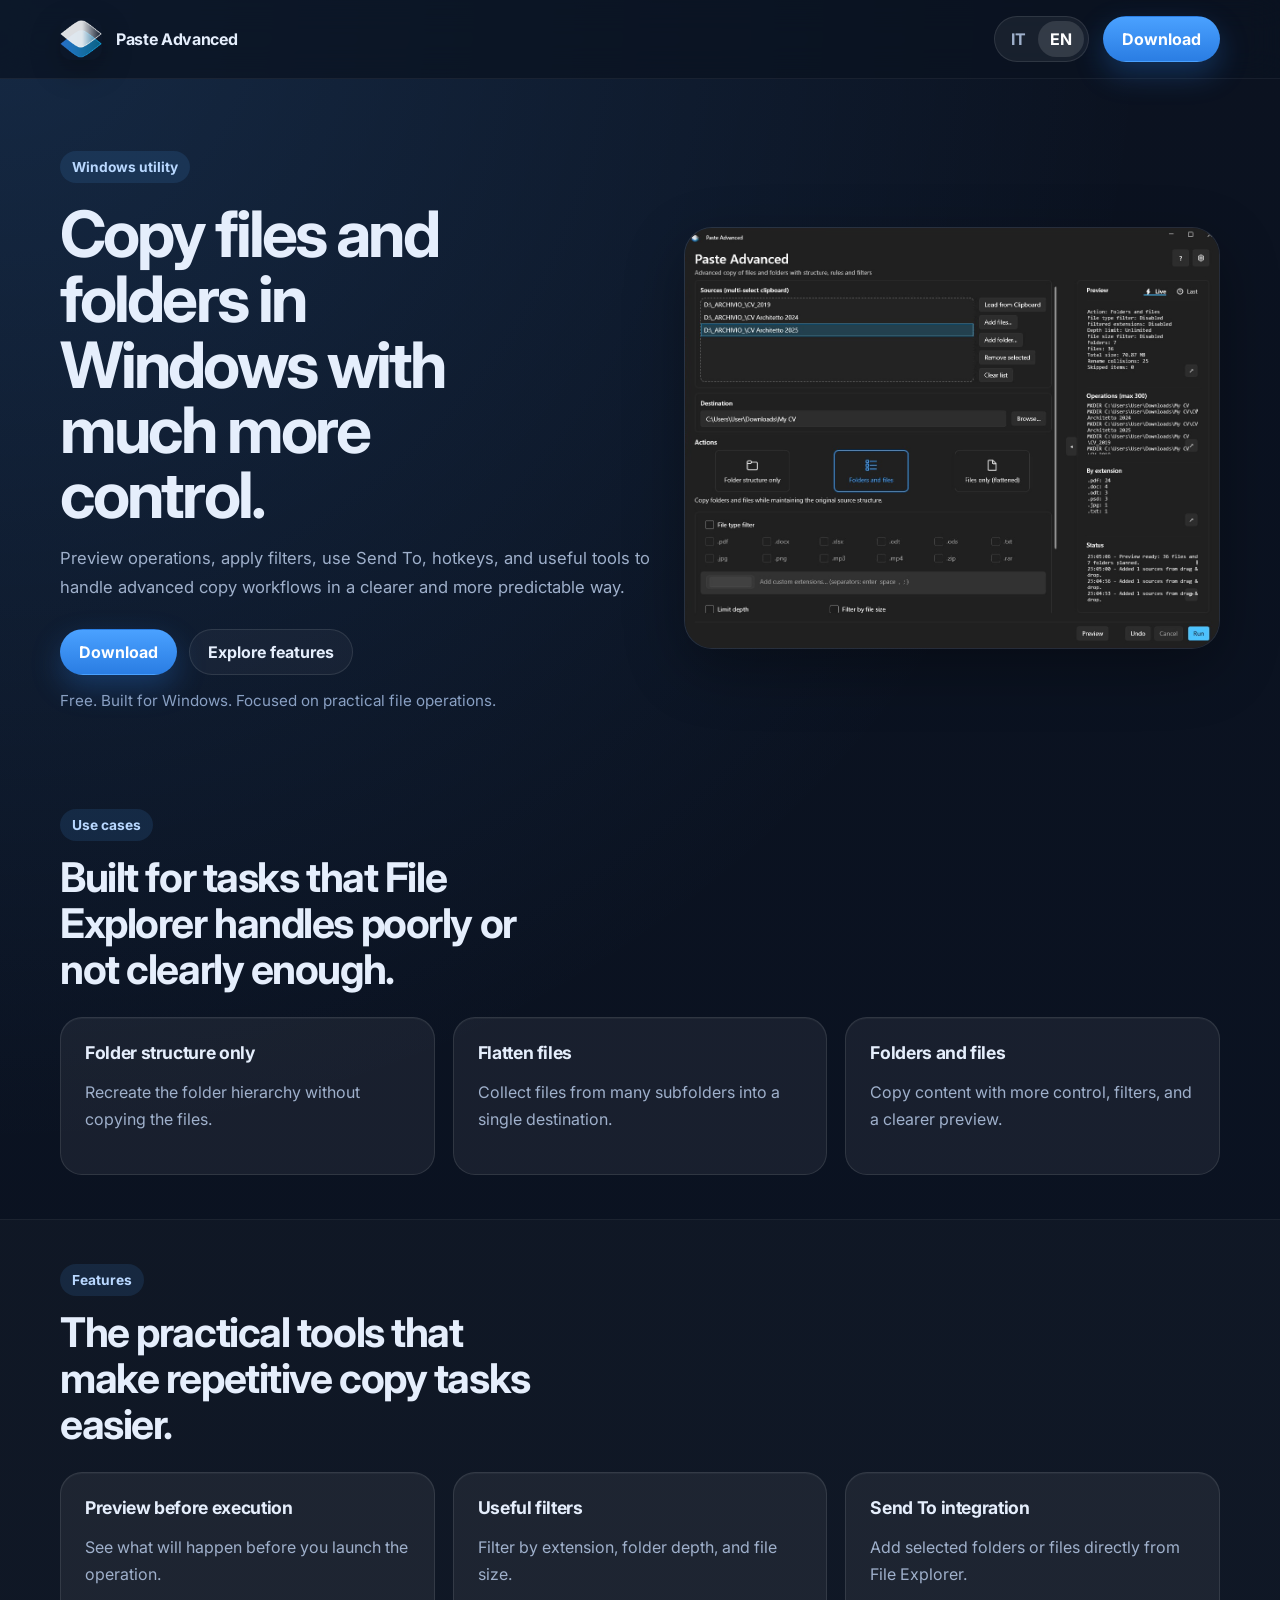
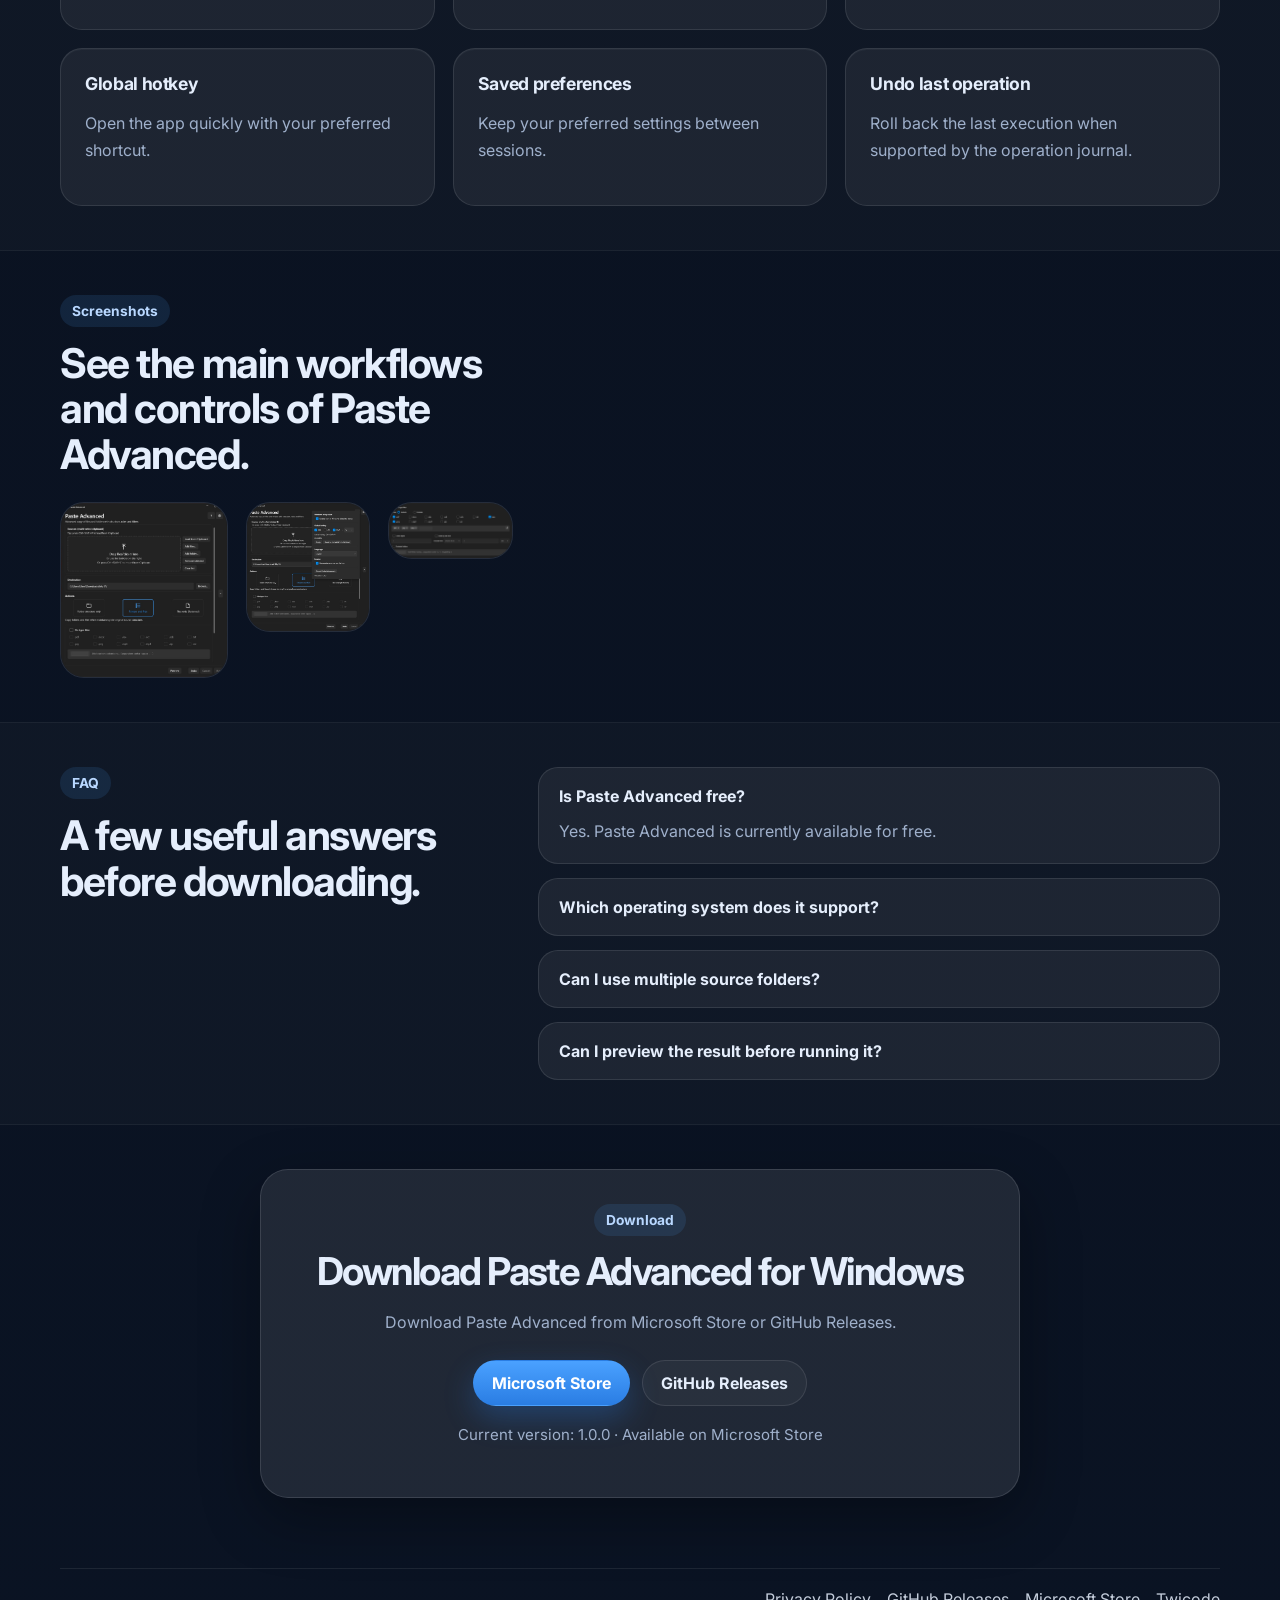
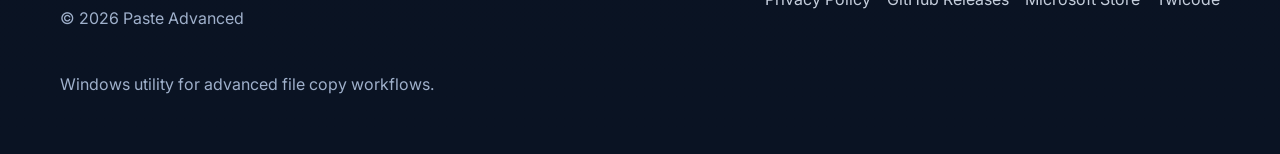
==== commit 75c0527a: "Update index.html" ====
--- a/index.html
+++ b/index.html
@@ -178,7 +178,7 @@
         <div class="download-card">
           <span class="section-label" data-i18n="download_label">Download</span>
           <h2 data-i18n="download_title">Download Paste Advanced for Windows</h2>
-          <p data-i18n="download_text">Download Paste Advanced from GitHub Releases or get it from Microsoft Store when available.</p>
+          <p data-i18n="download_text">Download Paste Advanced from Microsoft Store or GitHub Releases.</p>
             <div class="download-actions">
               <a class="button button-primary" href="https://apps.microsoft.com/detail/9p23mjmxg52p" target="_blank" rel="noopener noreferrer" data-i18n="download_store">Microsoft Store</a>
               <a class="button button-secondary" href="https://github.com/Twicode/paste-advanced/releases/latest" target="_blank" rel="noopener noreferrer" data-i18n="download_github">GitHub Releases</a>
--- a/styles.css
+++ b/styles.css
@@ -393,6 +393,82 @@
   opacity: 1;
 }
 
+.screenshot-trigger {
+  padding: 0;
+  cursor: zoom-in;
+  appearance: none;
+  -webkit-appearance: none;
+  background: rgba(255, 255, 255, 0.04);
+  border: 1px solid rgba(255, 255, 255, 0.08);
+  text-align: inherit;
+}
+
+.screenshot-trigger:hover {
+  transform: translateY(-2px);
+  border-color: rgba(255, 255, 255, 0.14);
+}
+
+.hero-screenshot-card.screenshot-trigger {
+  cursor: zoom-in;
+}
+
+.lightbox[hidden] {
+  display: none;
+}
+
+.lightbox {
+  position: fixed;
+  inset: 0;
+  z-index: 1000;
+}
+
+.lightbox-backdrop {
+  position: absolute;
+  inset: 0;
+  background: rgba(5, 10, 18, 0.84);
+  backdrop-filter: blur(6px);
+}
+
+.lightbox-dialog {
+  position: relative;
+  z-index: 1;
+  width: min(92vw, 1280px);
+  max-height: 88vh;
+  margin: 5vh auto;
+  padding: 16px;
+  border-radius: 24px;
+  background: rgba(18, 24, 38, 0.96);
+  border: 1px solid rgba(255, 255, 255, 0.12);
+  box-shadow: 0 24px 80px rgba(0, 0, 0, 0.45);
+}
+
+.lightbox-close {
+  position: absolute;
+  top: 10px;
+  right: 10px;
+  width: 42px;
+  height: 42px;
+  border: 0;
+  border-radius: 999px;
+  background: rgba(255, 255, 255, 0.08);
+  color: var(--white);
+  font-size: 1.6rem;
+  line-height: 1;
+  cursor: pointer;
+}
+
+.lightbox-close:hover {
+  background: rgba(255, 255, 255, 0.14);
+}
+
+.lightbox-image {
+  display: block;
+  width: 100%;
+  max-height: calc(88vh - 32px);
+  object-fit: contain;
+  border-radius: 14px;
+}
+
 @media (max-width: 980px) {
   .hero-grid,
   .faq-layout,
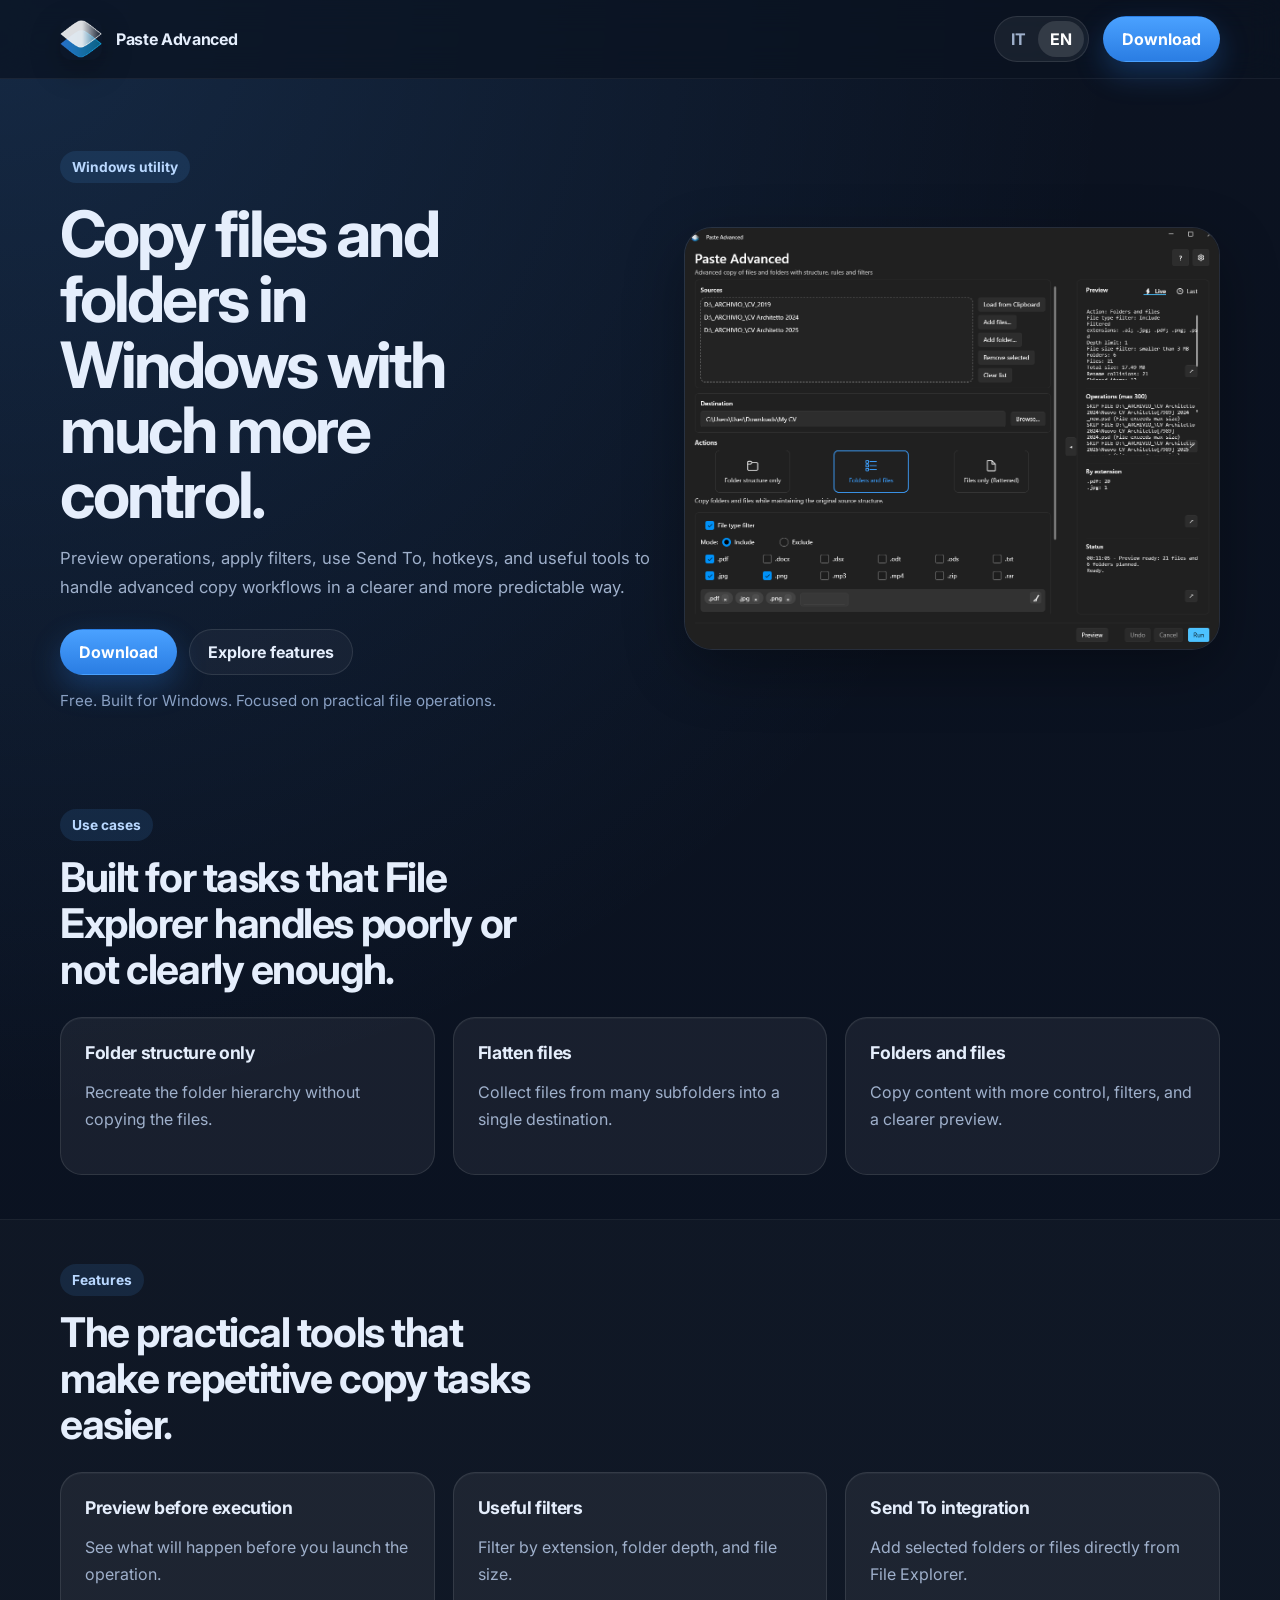
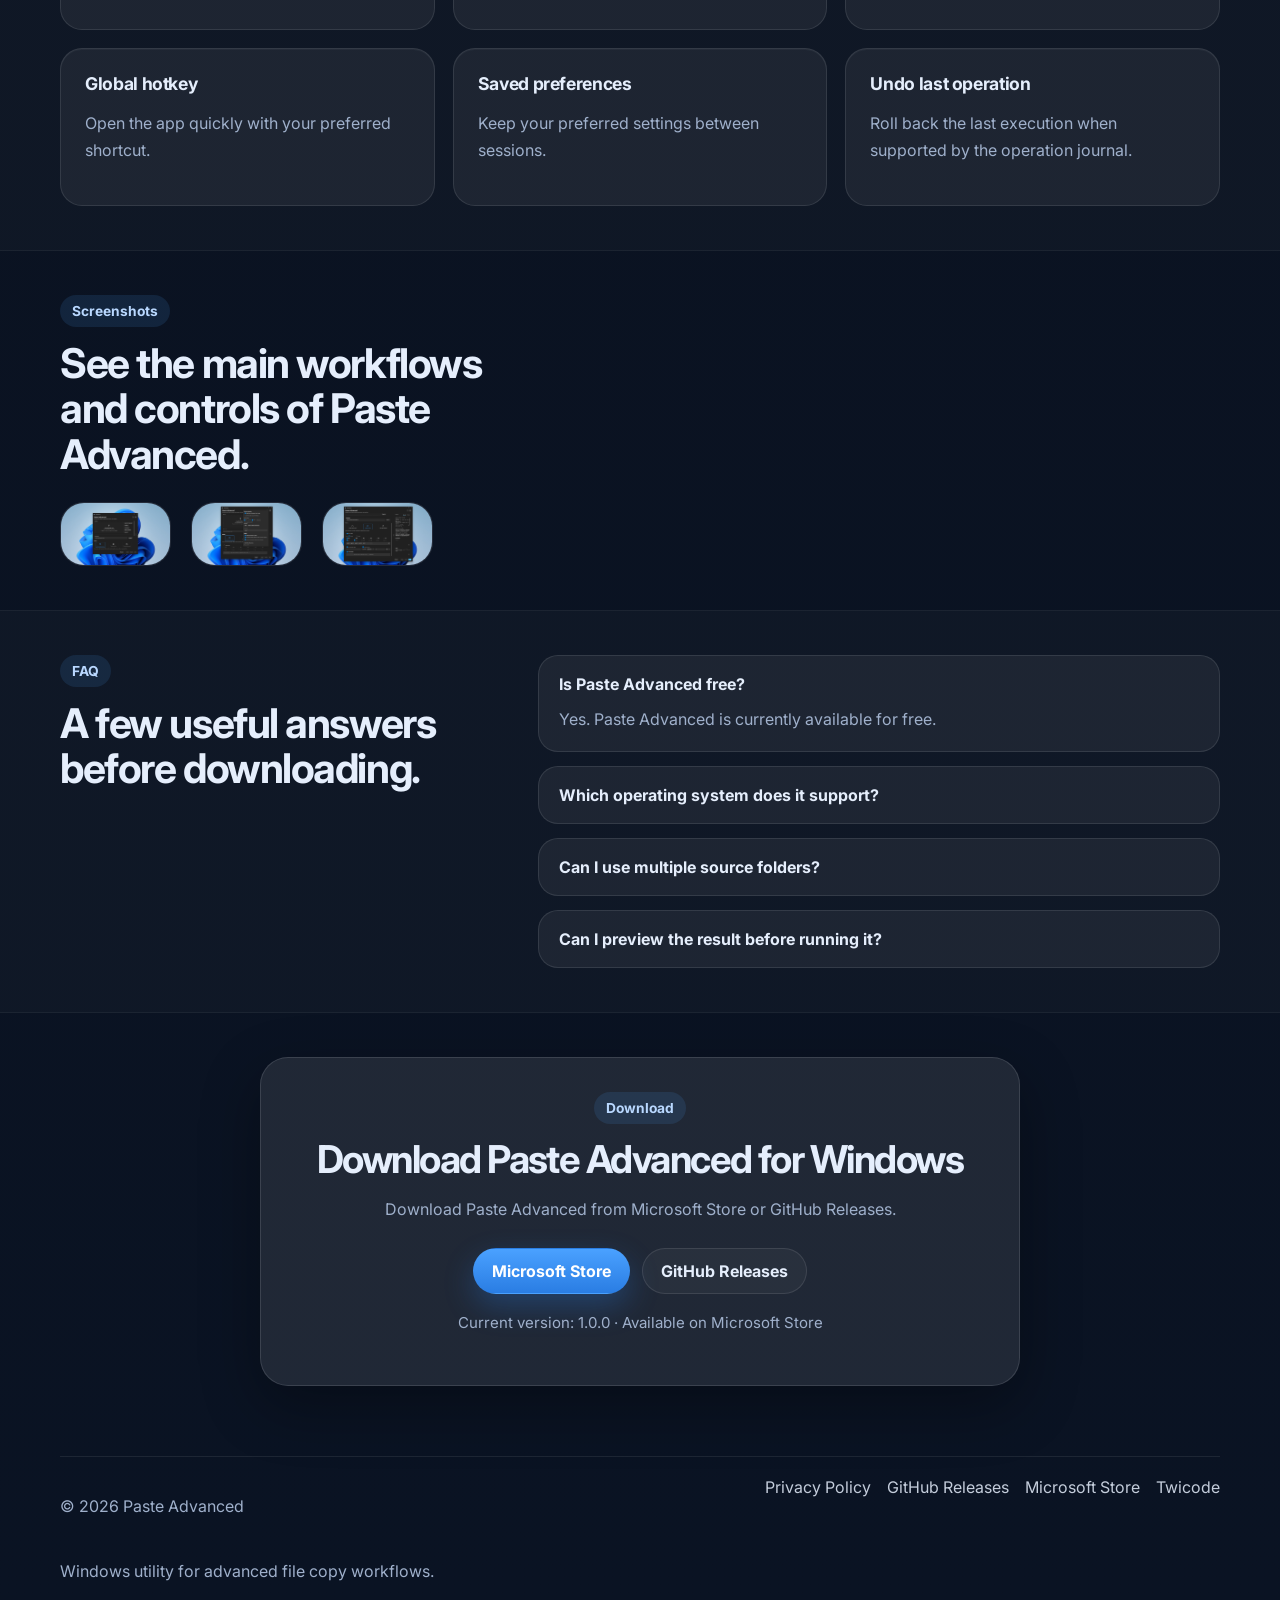
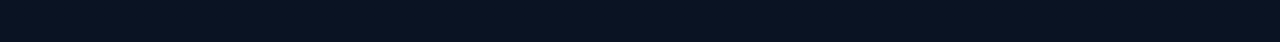
==== commit 93c14a5b: "Update index.html" ====
--- a/index.html
+++ b/index.html
@@ -183,7 +183,7 @@
               <a class="button button-primary" href="https://apps.microsoft.com/detail/9p23mjmxg52p" target="_blank" rel="noopener noreferrer" data-i18n="download_store">Microsoft Store</a>
               <a class="button button-secondary" href="https://github.com/Twicode/paste-advanced/releases/latest" target="_blank" rel="noopener noreferrer" data-i18n="download_github">GitHub Releases</a>
             </div>
-          <p class="download-note" data-i18n="download_note">Current version: 1.0.0</p>
+          <p class="download-note" data-i18n="download_note">Current version: 1.0.1</p>
         </div>
       </div>
     </section>
--- a/styles.css
+++ b/styles.css
@@ -220,13 +220,14 @@
 
 .screenshots-grid {
   display: grid;
-  grid-template-columns: 1.35fr 1fr 1fr;
-  gap: 18px;
-  align-items: start;
+  grid-template-columns: repeat(3, minmax(0, 1fr));
+  gap: 20px;
+  align-items: stretch;
 }
 
 .screenshot-card {
   overflow: hidden;
+  width: 100%;
   border-radius: 24px;
   background: rgba(255, 255, 255, 0.04);
   border: 1px solid rgba(255, 255, 255, 0.08);
@@ -395,7 +396,7 @@
 
 .screenshot-trigger {
   padding: 0;
-  cursor: zoom-in;
+  cursor: pointer;
   appearance: none;
   -webkit-appearance: none;
   background: rgba(255, 255, 255, 0.04);
@@ -409,7 +410,7 @@
 }
 
 .hero-screenshot-card.screenshot-trigger {
-  cursor: zoom-in;
+  cursor: pointer;
 }
 
 .lightbox[hidden] {
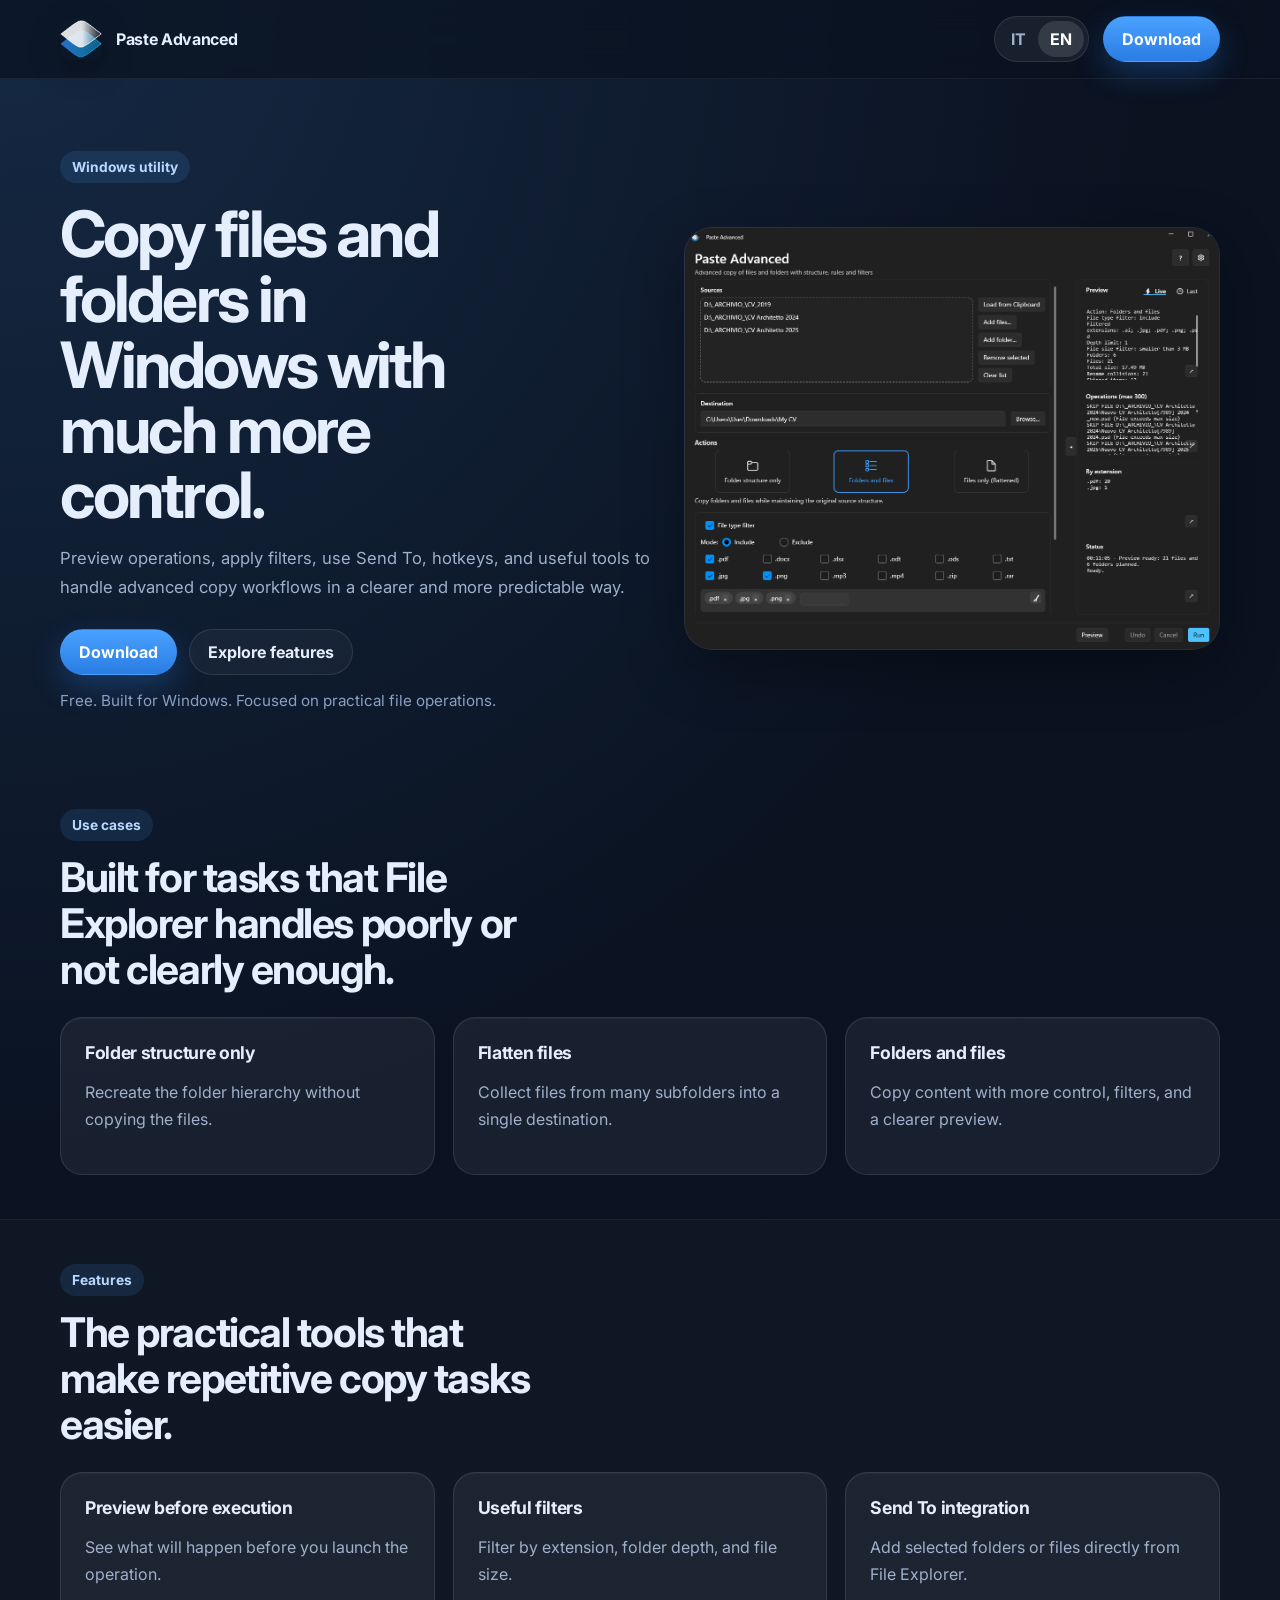
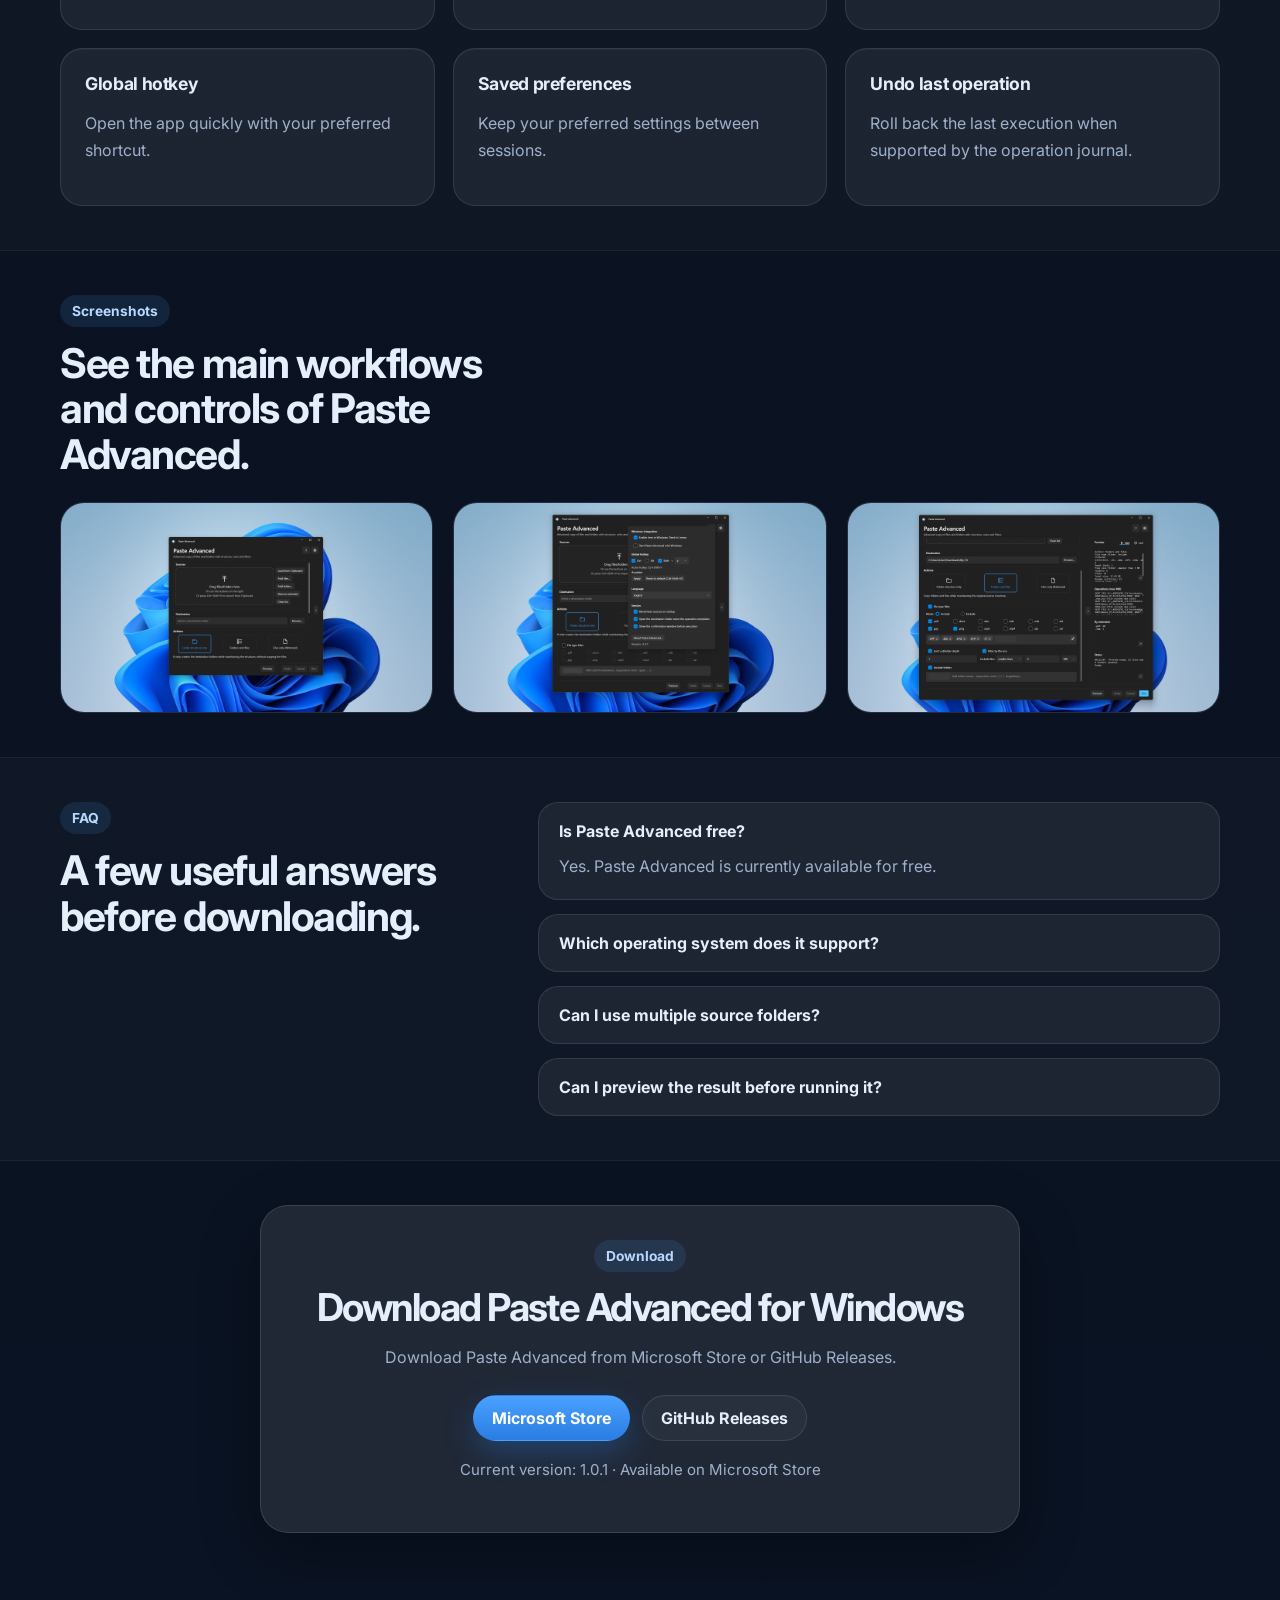
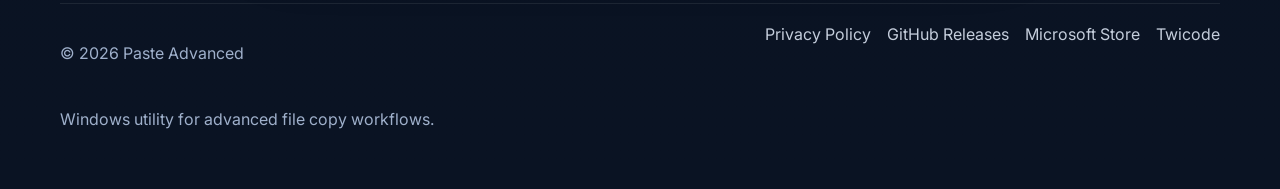
==== commit ec161090: "Update index.html" ====
--- a/index.html
+++ b/index.html
@@ -124,21 +124,19 @@
             <span class="section-label" data-i18n="screens_label">Screenshots</span>
             <h2 data-i18n="screens_title">See the main workflows and controls of Paste Advanced.</h2>
           </div>
-      
+                
           <div class="screenshots-grid">
-            <div class="screenshots-grid">
-              <button class="screenshot-card screenshot-trigger" type="button" data-full-image="assets/screens/en/01-main.png" data-image-kind="shot1" aria-label="Open screenshot">
-                <img id="shot-1" src="assets/screens/en/01-main.png" alt="Paste Advanced main window" class="screenshot-img">
-              </button>
-            
-              <button class="screenshot-card screenshot-trigger" type="button" data-full-image="assets/screens/en/02-settings.png" data-image-kind="shot2" aria-label="Open screenshot">
-                <img id="shot-2" src="assets/screens/en/02-settings.png" alt="Paste Advanced settings panel" class="screenshot-img">
-              </button>
-            
-              <button class="screenshot-card screenshot-trigger" type="button" data-full-image="assets/screens/en/04-filters.png" data-image-kind="shot3" aria-label="Open screenshot">
-                <img id="shot-3" src="assets/screens/en/04-filters.png" alt="Paste Advanced filters" class="screenshot-img">
-              </button>
-            </div>
+            <button class="screenshot-card screenshot-trigger" type="button" data-full-image="assets/screens/en/01-main.png" data-image-kind="shot1" aria-label="Open screenshot">
+              <img id="shot-1" src="assets/screens/en/01-main.png" alt="Paste Advanced main window" class="screenshot-img">
+            </button>
+          
+            <button class="screenshot-card screenshot-trigger" type="button" data-full-image="assets/screens/en/02-settings.png" data-image-kind="shot2" aria-label="Open screenshot">
+              <img id="shot-2" src="assets/screens/en/02-settings.png" alt="Paste Advanced settings panel" class="screenshot-img">
+            </button>
+          
+            <button class="screenshot-card screenshot-trigger" type="button" data-full-image="assets/screens/en/04-filters.png" data-image-kind="shot3" aria-label="Open screenshot">
+              <img id="shot-3" src="assets/screens/en/04-filters.png" alt="Paste Advanced filters" class="screenshot-img">
+            </button>
           </div>
         </div>
       </section>
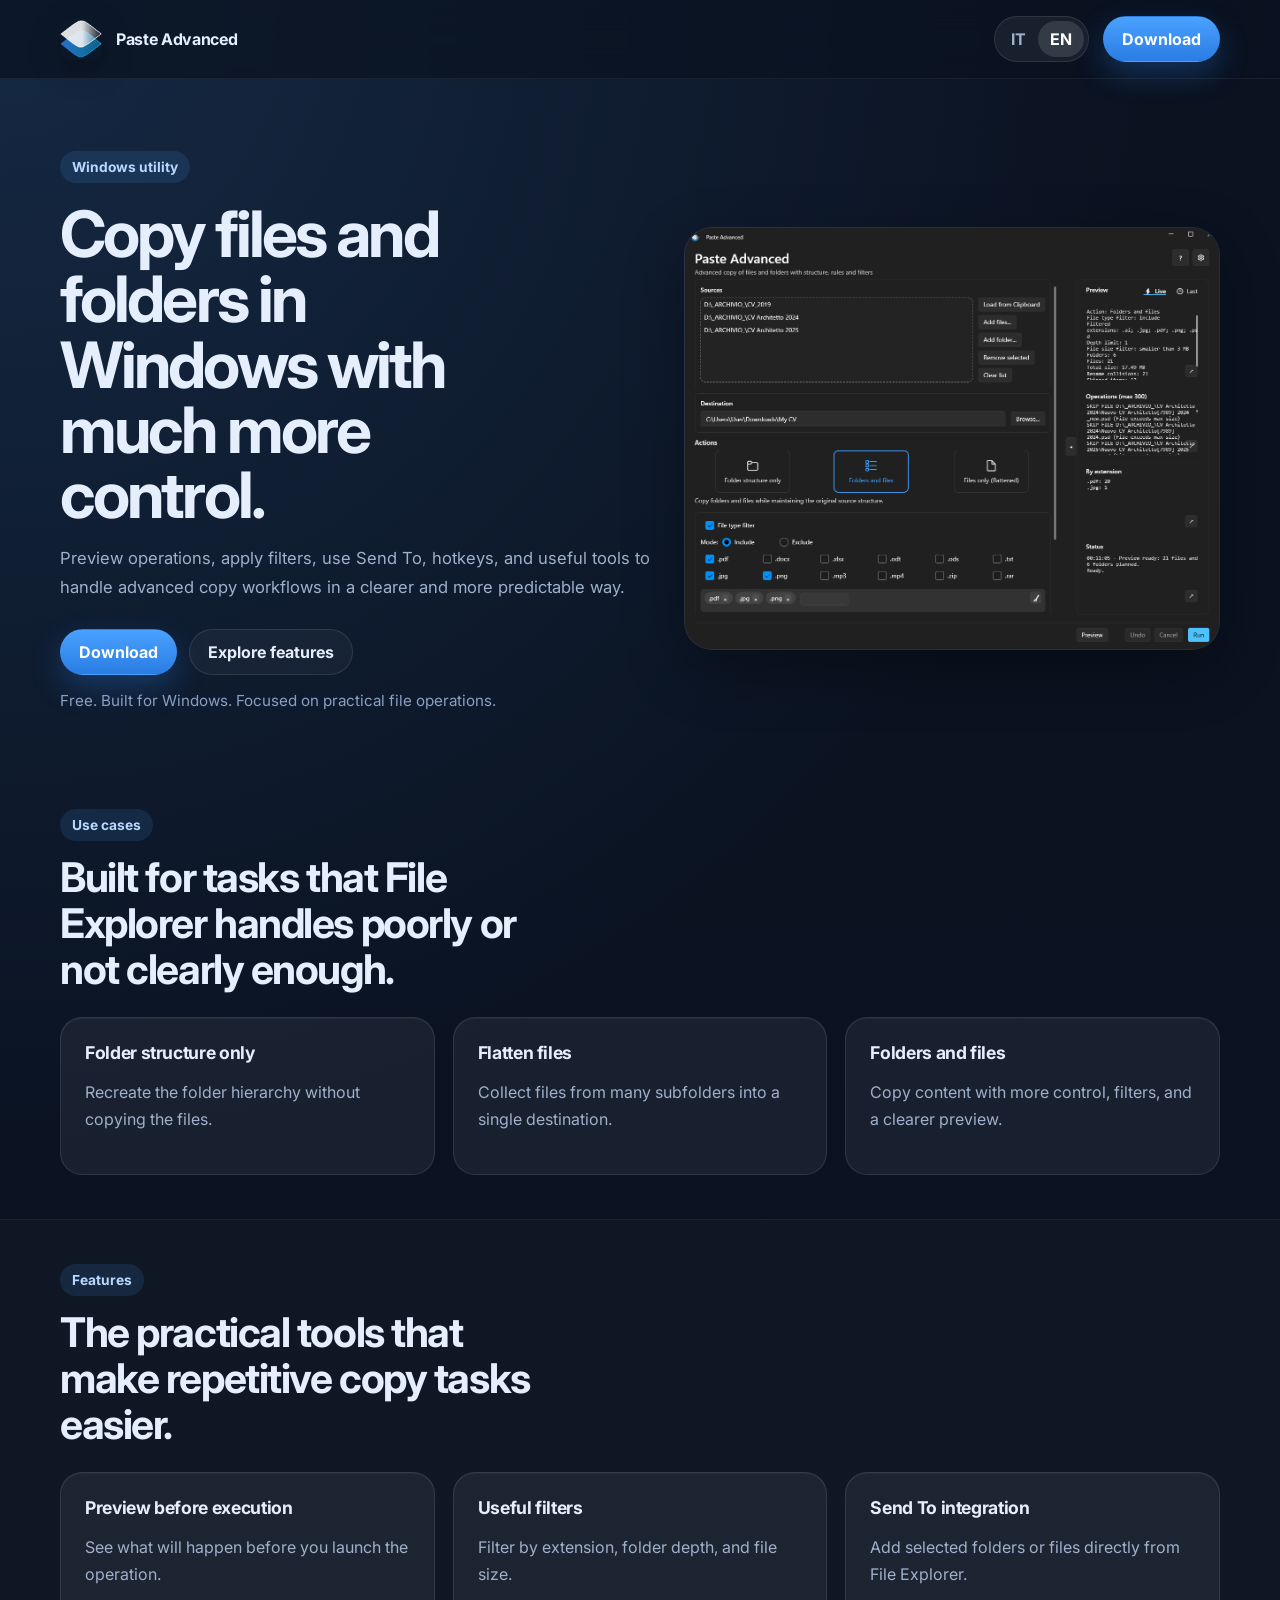
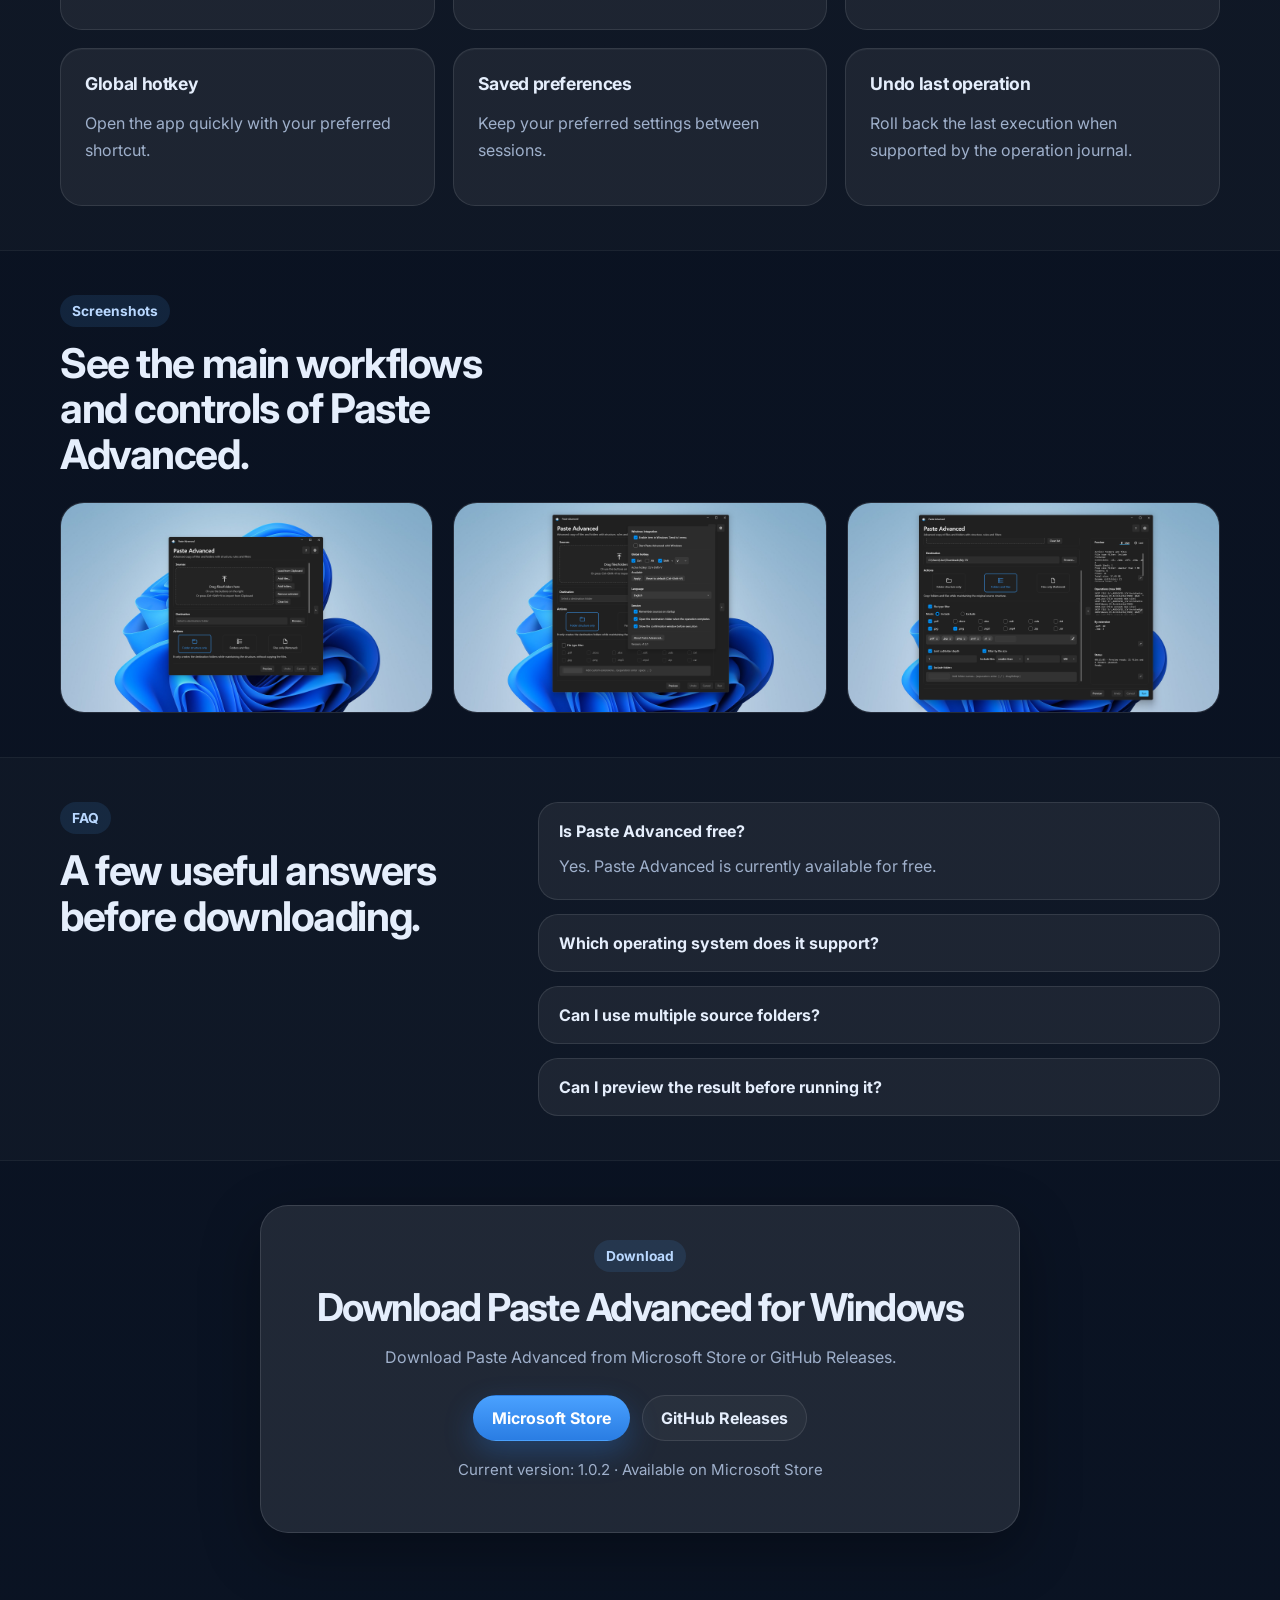
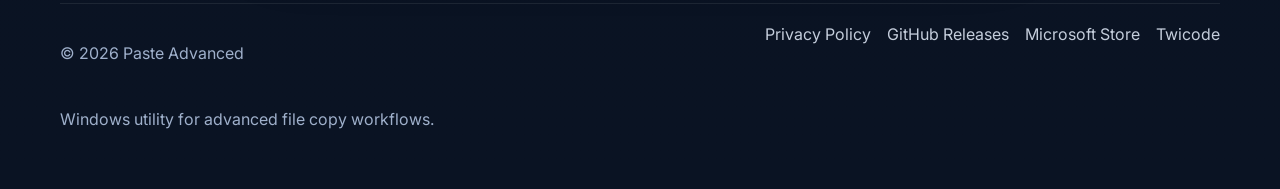
==== commit 1279c499: "Add files via upload" ====
--- a/index.html
+++ b/index.html
@@ -1,217 +1,217 @@
-<!DOCTYPE html>
-<html lang="en">
-<head>
-  <meta charset="UTF-8" />
-  <meta name="viewport" content="width=device-width, initial-scale=1.0" />
-  <title>Paste Advanced | Windows file copy utility</title>
-  <meta name="description" content="Paste Advanced is a Windows utility for copying folder structures, collecting files, previewing operations, and managing advanced paste workflows with more control." />
-  <meta name="theme-color" content="#0f172a" />
-  <link rel="preconnect" href="https://fonts.googleapis.com">
-  <link rel="preconnect" href="https://fonts.gstatic.com" crossorigin>
-  <link href="https://fonts.googleapis.com/css2?family=Inter:wght@400;500;600;700;800&display=swap" rel="stylesheet">
-  <link rel="stylesheet" href="styles.css" />
-</head>
-<body>
-  <header class="site-header">
-    <div class="container nav">
-      <a class="brand" href="#top" aria-label="Paste Advanced home">
-        <img src="assets/logo.png" alt="Paste Advanced logo" class="brand-logo" />
-        <span class="brand-name">Paste Advanced</span>
-      </a>
-
-      <div class="nav-actions">
-        <div class="lang-switch" aria-label="Language switcher">
-          <button id="lang-it" class="lang-btn" type="button">IT</button>
-          <button id="lang-en" class="lang-btn active" type="button">EN</button>
-        </div>
-        <a class="button button-primary" href="#download" data-i18n="nav_download">Download</a>
-      </div>
-    </div>
-  </header>
-
-  <main id="top">
-    <section class="hero">
-      <div class="container hero-grid">
-        <div class="hero-copy">
-          <span class="eyebrow" data-i18n="hero_eyebrow">Windows utility</span>
-          <h1 data-i18n="hero_title">Copy files and folders in Windows with much more control.</h1>
-          <p class="hero-text" data-i18n="hero_text">
-            Preview operations, apply filters, use Send To, hotkeys, and useful tools to handle advanced copy workflows in a clearer and more predictable way.
-          </p>
-          <div class="hero-actions">
-            <a class="button button-primary" href="#download" data-i18n="hero_cta_primary">Download</a>
-            <a class="button button-secondary" href="#features" data-i18n="hero_cta_secondary">Explore features</a>
-          </div>
-          <p class="hero-note" data-i18n="hero_note">Free. Built for Windows. Focused on practical file operations.</p>
-        </div>
-            
-        <button class="hero-card hero-screenshot-card screenshot-trigger" type="button" data-full-image="assets/screens/en/03-live-preview.png" data-image-kind="hero" aria-label="Open screenshot">
-          <img id="hero-shot" src="assets/screens/en/03-live-preview.png" alt="Paste Advanced live preview" class="hero-screenshot-img">
-        </button>
-      </div>
-    </section>
-
-    <section class="section">
-      <div class="container">
-        <div class="section-heading">
-          <span class="section-label" data-i18n="usecases_label">Use cases</span>
-          <h2 data-i18n="usecases_title">Built for tasks that File Explorer handles poorly or not clearly enough.</h2>
-        </div>
-
-        <div class="cards three">
-          <article class="card">
-            <h3 data-i18n="usecase1_title">Folder structure only</h3>
-            <p data-i18n="usecase1_text">Recreate the folder hierarchy without copying the files.</p>
-          </article>
-
-          <article class="card">
-            <h3 data-i18n="usecase2_title">Flatten files</h3>
-            <p data-i18n="usecase2_text">Collect files from many subfolders into a single destination.</p>
-          </article>
-
-          <article class="card">
-            <h3 data-i18n="usecase3_title">Folders and files</h3>
-            <p data-i18n="usecase3_text">Copy content with more control, filters, and a clearer preview.</p>
-          </article>
-        </div>
-      </div>
-    </section>
-
-    <section class="section alt" id="features">
-      <div class="container">
-        <div class="section-heading">
-          <span class="section-label" data-i18n="features_label">Features</span>
-          <h2 data-i18n="features_title">The practical tools that make repetitive copy tasks easier.</h2>
-        </div>
-
-        <div class="cards three">
-          <article class="card feature-card">
-            <h3 data-i18n="feature1_title">Preview before execution</h3>
-            <p data-i18n="feature1_text">See what will happen before you launch the operation.</p>
-          </article>
-
-          <article class="card feature-card">
-            <h3 data-i18n="feature2_title">Useful filters</h3>
-            <p data-i18n="feature2_text">Filter by extension, folder depth, and file size.</p>
-          </article>
-
-          <article class="card feature-card">
-            <h3 data-i18n="feature3_title">Send To integration</h3>
-            <p data-i18n="feature3_text">Add selected folders or files directly from File Explorer.</p>
-          </article>
-
-          <article class="card feature-card">
-            <h3 data-i18n="feature4_title">Global hotkey</h3>
-            <p data-i18n="feature4_text">Open the app quickly with your preferred shortcut.</p>
-          </article>
-
-          <article class="card feature-card">
-            <h3 data-i18n="feature5_title">Saved preferences</h3>
-            <p data-i18n="feature5_text">Keep your preferred settings between sessions.</p>
-          </article>
-
-          <article class="card feature-card">
-            <h3 data-i18n="feature6_title">Undo last operation</h3>
-            <p data-i18n="feature6_text">Roll back the last execution when supported by the operation journal.</p>
-          </article>
-        </div>
-      </div>
-    </section>
-      
-      <section class="section" id="screenshots">
-        <div class="container">
-          <div class="section-heading">
-            <span class="section-label" data-i18n="screens_label">Screenshots</span>
-            <h2 data-i18n="screens_title">See the main workflows and controls of Paste Advanced.</h2>
-          </div>
-                
-          <div class="screenshots-grid">
-            <button class="screenshot-card screenshot-trigger" type="button" data-full-image="assets/screens/en/01-main.png" data-image-kind="shot1" aria-label="Open screenshot">
-              <img id="shot-1" src="assets/screens/en/01-main.png" alt="Paste Advanced main window" class="screenshot-img">
-            </button>
-          
-            <button class="screenshot-card screenshot-trigger" type="button" data-full-image="assets/screens/en/02-settings.png" data-image-kind="shot2" aria-label="Open screenshot">
-              <img id="shot-2" src="assets/screens/en/02-settings.png" alt="Paste Advanced settings panel" class="screenshot-img">
-            </button>
-          
-            <button class="screenshot-card screenshot-trigger" type="button" data-full-image="assets/screens/en/04-filters.png" data-image-kind="shot3" aria-label="Open screenshot">
-              <img id="shot-3" src="assets/screens/en/04-filters.png" alt="Paste Advanced filters" class="screenshot-img">
-            </button>
-          </div>
-        </div>
-      </section>
-    <section class="section alt" id="faq">
-      <div class="container faq-layout">
-        <div class="section-heading left">
-          <span class="section-label" data-i18n="faq_label">FAQ</span>
-          <h2 data-i18n="faq_title">A few useful answers before downloading.</h2>
-        </div>
-
-        <div class="faq-list">
-          <details class="faq-item" open>
-            <summary data-i18n="faq1_q">Is Paste Advanced free?</summary>
-            <p data-i18n="faq1_a">Yes. Paste Advanced is currently available for free.</p>
-          </details>
-
-          <details class="faq-item">
-            <summary data-i18n="faq2_q">Which operating system does it support?</summary>
-            <p data-i18n="faq2_a">It is currently designed for Windows.</p>
-          </details>
-
-          <details class="faq-item">
-            <summary data-i18n="faq3_q">Can I use multiple source folders?</summary>
-            <p data-i18n="faq3_a">Yes. You can work with multiple sources and control what will be copied more clearly.</p>
-          </details>
-
-          <details class="faq-item">
-            <summary data-i18n="faq4_q">Can I preview the result before running it?</summary>
-            <p data-i18n="faq4_a">Yes. The preview shows operations, skipped items, and other useful details before execution.</p>
-          </details>
-        </div>
-      </div>
-    </section>
-
-    <section class="section" id="download">
-      <div class="container download-card-wrap">
-        <div class="download-card">
-          <span class="section-label" data-i18n="download_label">Download</span>
-          <h2 data-i18n="download_title">Download Paste Advanced for Windows</h2>
-          <p data-i18n="download_text">Download Paste Advanced from Microsoft Store or GitHub Releases.</p>
-            <div class="download-actions">
-              <a class="button button-primary" href="https://apps.microsoft.com/detail/9p23mjmxg52p" target="_blank" rel="noopener noreferrer" data-i18n="download_store">Microsoft Store</a>
-              <a class="button button-secondary" href="https://github.com/Twicode/paste-advanced/releases/latest" target="_blank" rel="noopener noreferrer" data-i18n="download_github">GitHub Releases</a>
-            </div>
-          <p class="download-note" data-i18n="download_note">Current version: 1.0.1</p>
-        </div>
-      </div>
-    </section>
-  </main>
-
-  <footer class="site-footer">
-    <div class="container footer-inner">
-      <div class="footer-main">
-        <p>© <span id="year"></span> Paste Advanced</p>
-        <p data-i18n="footer_text">Windows utility for advanced file copy workflows.</p>
-      </div>
-      
-      <nav class="footer-links" aria-label="External links">
-        <a id="footer-privacy-link" href="/paste-advanced/privacy/" data-i18n="footer_privacy">Privacy Policy</a>
-        <a href="https://github.com/Twicode/paste-advanced/releases/latest" target="_blank" rel="noopener noreferrer" data-i18n="footer_github">GitHub Releases</a>
-        <a href="https://apps.microsoft.com/detail/9p23mjmxg52p" target="_blank" rel="noopener noreferrer" data-i18n="footer_store">Microsoft Store</a>
-        <a href="https://twicode.github.io/" target="_blank" rel="noopener noreferrer" data-i18n="footer_twicode">Twicode</a>
-      </nav>
-    </div>
-  </footer>
-  
-  <div id="lightbox" class="lightbox" hidden>
-    <div class="lightbox-backdrop" data-close-lightbox="true"></div>
-    <div class="lightbox-dialog" role="dialog" aria-modal="true" aria-label="Screenshot preview">
-      <button id="lightbox-close" class="lightbox-close" type="button" aria-label="Close preview">×</button>
-      <img id="lightbox-image" src="" alt="" class="lightbox-image">
-    </div>
-  </div>
-  
-  <script src="script.js"></script>
-  </body>
-</html>
-
+<!DOCTYPE html>
+<html lang="en">
+<head>
+  <meta charset="UTF-8" />
+  <meta name="viewport" content="width=device-width, initial-scale=1.0" />
+  <title>Paste Advanced | Windows file copy utility</title>
+  <meta name="description" content="Paste Advanced is a Windows utility for copying folder structures, collecting files, previewing operations, and managing advanced paste workflows with more control." />
+  <meta name="theme-color" content="#0f172a" />
+  <link rel="preconnect" href="https://fonts.googleapis.com">
+  <link rel="preconnect" href="https://fonts.gstatic.com" crossorigin>
+  <link href="https://fonts.googleapis.com/css2?family=Inter:wght@400;500;600;700;800&display=swap" rel="stylesheet">
+  <link rel="stylesheet" href="styles.css" />
+</head>
+<body>
+  <header class="site-header">
+    <div class="container nav">
+      <a class="brand" href="#top" aria-label="Paste Advanced home">
+        <img src="assets/logo.png" alt="Paste Advanced logo" class="brand-logo" />
+        <span class="brand-name">Paste Advanced</span>
+      </a>
+
+      <div class="nav-actions">
+        <div class="lang-switch" aria-label="Language switcher">
+          <button id="lang-it" class="lang-btn" type="button">IT</button>
+          <button id="lang-en" class="lang-btn active" type="button">EN</button>
+        </div>
+        <a class="button button-primary" href="#download" data-i18n="nav_download">Download</a>
+      </div>
+    </div>
+  </header>
+
+  <main id="top">
+    <section class="hero">
+      <div class="container hero-grid">
+        <div class="hero-copy">
+          <span class="eyebrow" data-i18n="hero_eyebrow">Windows utility</span>
+          <h1 data-i18n="hero_title">Copy files and folders in Windows with much more control.</h1>
+          <p class="hero-text" data-i18n="hero_text">
+            Preview operations, apply filters, use Send To, hotkeys, and useful tools to handle advanced copy workflows in a clearer and more predictable way.
+          </p>
+          <div class="hero-actions">
+            <a class="button button-primary" href="#download" data-i18n="hero_cta_primary">Download</a>
+            <a class="button button-secondary" href="#features" data-i18n="hero_cta_secondary">Explore features</a>
+          </div>
+          <p class="hero-note" data-i18n="hero_note">Free. Built for Windows. Focused on practical file operations.</p>
+        </div>
+            
+        <button class="hero-card hero-screenshot-card screenshot-trigger" type="button" data-full-image="assets/screens/en/03-live-preview.png" data-image-kind="hero" aria-label="Open screenshot">
+          <img id="hero-shot" src="assets/screens/en/03-live-preview.png" alt="Paste Advanced live preview" class="hero-screenshot-img">
+        </button>
+      </div>
+    </section>
+
+    <section class="section">
+      <div class="container">
+        <div class="section-heading">
+          <span class="section-label" data-i18n="usecases_label">Use cases</span>
+          <h2 data-i18n="usecases_title">Built for tasks that File Explorer handles poorly or not clearly enough.</h2>
+        </div>
+
+        <div class="cards three">
+          <article class="card">
+            <h3 data-i18n="usecase1_title">Folder structure only</h3>
+            <p data-i18n="usecase1_text">Recreate the folder hierarchy without copying the files.</p>
+          </article>
+
+          <article class="card">
+            <h3 data-i18n="usecase2_title">Flatten files</h3>
+            <p data-i18n="usecase2_text">Collect files from many subfolders into a single destination.</p>
+          </article>
+
+          <article class="card">
+            <h3 data-i18n="usecase3_title">Folders and files</h3>
+            <p data-i18n="usecase3_text">Copy content with more control, filters, and a clearer preview.</p>
+          </article>
+        </div>
+      </div>
+    </section>
+
+    <section class="section alt" id="features">
+      <div class="container">
+        <div class="section-heading">
+          <span class="section-label" data-i18n="features_label">Features</span>
+          <h2 data-i18n="features_title">The practical tools that make repetitive copy tasks easier.</h2>
+        </div>
+
+        <div class="cards three">
+          <article class="card feature-card">
+            <h3 data-i18n="feature1_title">Preview before execution</h3>
+            <p data-i18n="feature1_text">See what will happen before you launch the operation.</p>
+          </article>
+
+          <article class="card feature-card">
+            <h3 data-i18n="feature2_title">Useful filters</h3>
+            <p data-i18n="feature2_text">Filter by extension, folder depth, and file size.</p>
+          </article>
+
+          <article class="card feature-card">
+            <h3 data-i18n="feature3_title">Send To integration</h3>
+            <p data-i18n="feature3_text">Add selected folders or files directly from File Explorer.</p>
+          </article>
+
+          <article class="card feature-card">
+            <h3 data-i18n="feature4_title">Global hotkey</h3>
+            <p data-i18n="feature4_text">Open the app quickly with your preferred shortcut.</p>
+          </article>
+
+          <article class="card feature-card">
+            <h3 data-i18n="feature5_title">Saved preferences</h3>
+            <p data-i18n="feature5_text">Keep your preferred settings between sessions.</p>
+          </article>
+
+          <article class="card feature-card">
+            <h3 data-i18n="feature6_title">Undo last operation</h3>
+            <p data-i18n="feature6_text">Roll back the last execution when supported by the operation journal.</p>
+          </article>
+        </div>
+      </div>
+    </section>
+      
+      <section class="section" id="screenshots">
+        <div class="container">
+          <div class="section-heading">
+            <span class="section-label" data-i18n="screens_label">Screenshots</span>
+            <h2 data-i18n="screens_title">See the main workflows and controls of Paste Advanced.</h2>
+          </div>
+                
+          <div class="screenshots-grid">
+            <button class="screenshot-card screenshot-trigger" type="button" data-full-image="assets/screens/en/01-main.png" data-image-kind="shot1" aria-label="Open screenshot">
+              <img id="shot-1" src="assets/screens/en/01-main.png" alt="Paste Advanced main window" class="screenshot-img">
+            </button>
+          
+            <button class="screenshot-card screenshot-trigger" type="button" data-full-image="assets/screens/en/02-settings.png" data-image-kind="shot2" aria-label="Open screenshot">
+              <img id="shot-2" src="assets/screens/en/02-settings.png" alt="Paste Advanced settings panel" class="screenshot-img">
+            </button>
+          
+            <button class="screenshot-card screenshot-trigger" type="button" data-full-image="assets/screens/en/04-filters.png" data-image-kind="shot3" aria-label="Open screenshot">
+              <img id="shot-3" src="assets/screens/en/04-filters.png" alt="Paste Advanced filters" class="screenshot-img">
+            </button>
+          </div>
+        </div>
+      </section>
+    <section class="section alt" id="faq">
+      <div class="container faq-layout">
+        <div class="section-heading left">
+          <span class="section-label" data-i18n="faq_label">FAQ</span>
+          <h2 data-i18n="faq_title">A few useful answers before downloading.</h2>
+        </div>
+
+        <div class="faq-list">
+          <details class="faq-item" open>
+            <summary data-i18n="faq1_q">Is Paste Advanced free?</summary>
+            <p data-i18n="faq1_a">Yes. Paste Advanced is currently available for free.</p>
+          </details>
+
+          <details class="faq-item">
+            <summary data-i18n="faq2_q">Which operating system does it support?</summary>
+            <p data-i18n="faq2_a">It is currently designed for Windows.</p>
+          </details>
+
+          <details class="faq-item">
+            <summary data-i18n="faq3_q">Can I use multiple source folders?</summary>
+            <p data-i18n="faq3_a">Yes. You can work with multiple sources and control what will be copied more clearly.</p>
+          </details>
+
+          <details class="faq-item">
+            <summary data-i18n="faq4_q">Can I preview the result before running it?</summary>
+            <p data-i18n="faq4_a">Yes. The preview shows operations, skipped items, and other useful details before execution.</p>
+          </details>
+        </div>
+      </div>
+    </section>
+
+    <section class="section" id="download">
+      <div class="container download-card-wrap">
+        <div class="download-card">
+          <span class="section-label" data-i18n="download_label">Download</span>
+          <h2 data-i18n="download_title">Download Paste Advanced for Windows</h2>
+          <p data-i18n="download_text">Download Paste Advanced from Microsoft Store or GitHub Releases.</p>
+            <div class="download-actions">
+              <a class="button button-primary" href="https://apps.microsoft.com/detail/9p23mjmxg52p" target="_blank" rel="noopener noreferrer" data-i18n="download_store">Microsoft Store</a>
+              <a class="button button-secondary" href="https://github.com/Twicode/paste-advanced/releases/latest" target="_blank" rel="noopener noreferrer" data-i18n="download_github">GitHub Releases</a>
+            </div>
+          <p class="download-note" data-i18n="download_note">Current version: 1.0.2</p>
+        </div>
+      </div>
+    </section>
+  </main>
+
+  <footer class="site-footer">
+    <div class="container footer-inner">
+      <div class="footer-main">
+        <p>© <span id="year"></span> Paste Advanced</p>
+        <p data-i18n="footer_text">Windows utility for advanced file copy workflows.</p>
+      </div>
+      
+      <nav class="footer-links" aria-label="External links">
+        <a id="footer-privacy-link" href="/paste-advanced/privacy/" data-i18n="footer_privacy">Privacy Policy</a>
+        <a href="https://github.com/Twicode/paste-advanced/releases/latest" target="_blank" rel="noopener noreferrer" data-i18n="footer_github">GitHub Releases</a>
+        <a href="https://apps.microsoft.com/detail/9p23mjmxg52p" target="_blank" rel="noopener noreferrer" data-i18n="footer_store">Microsoft Store</a>
+        <a href="https://twicode.github.io/" target="_blank" rel="noopener noreferrer" data-i18n="footer_twicode">Twicode</a>
+      </nav>
+    </div>
+  </footer>
+  
+  <div id="lightbox" class="lightbox" hidden>
+    <div class="lightbox-backdrop" data-close-lightbox="true"></div>
+    <div class="lightbox-dialog" role="dialog" aria-modal="true" aria-label="Screenshot preview">
+      <button id="lightbox-close" class="lightbox-close" type="button" aria-label="Close preview">×</button>
+      <img id="lightbox-image" src="" alt="" class="lightbox-image">
+    </div>
+  </div>
+  
+  <script src="script.js"></script>
+  </body>
+</html>
+
